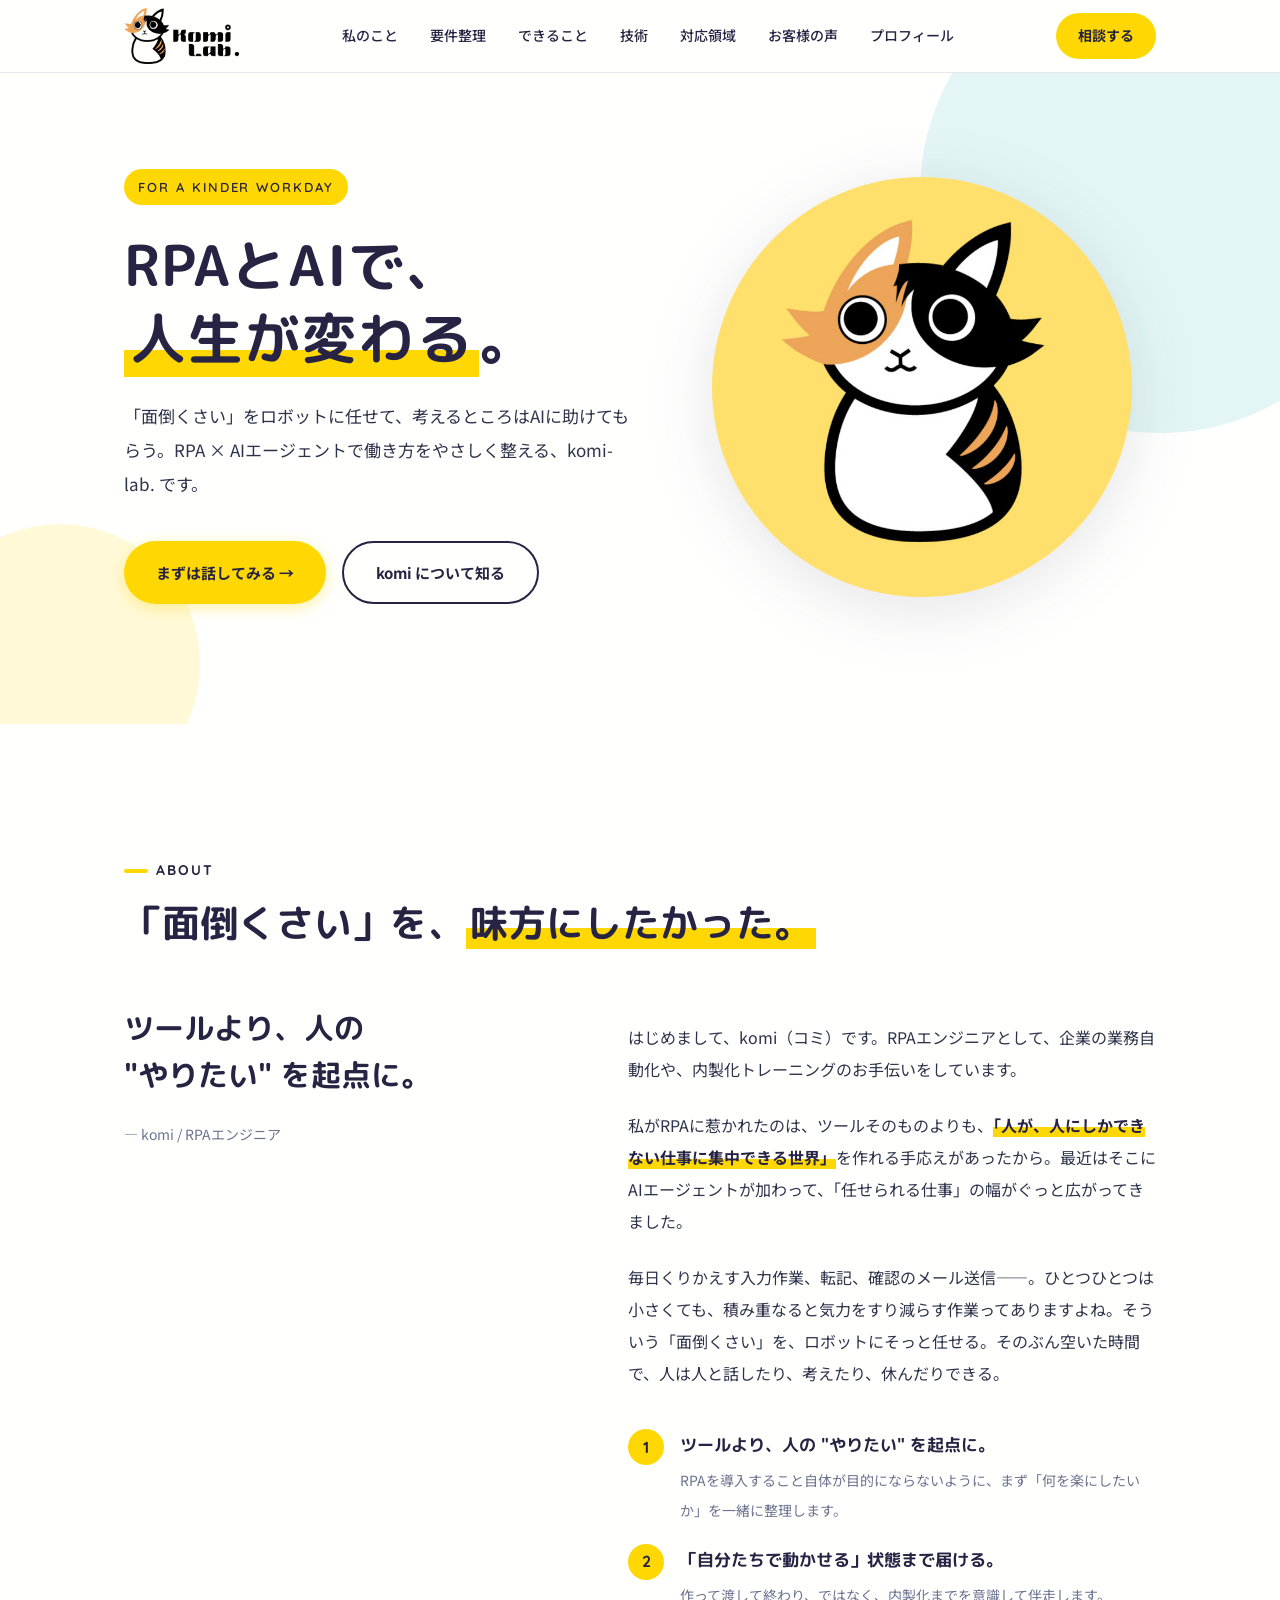
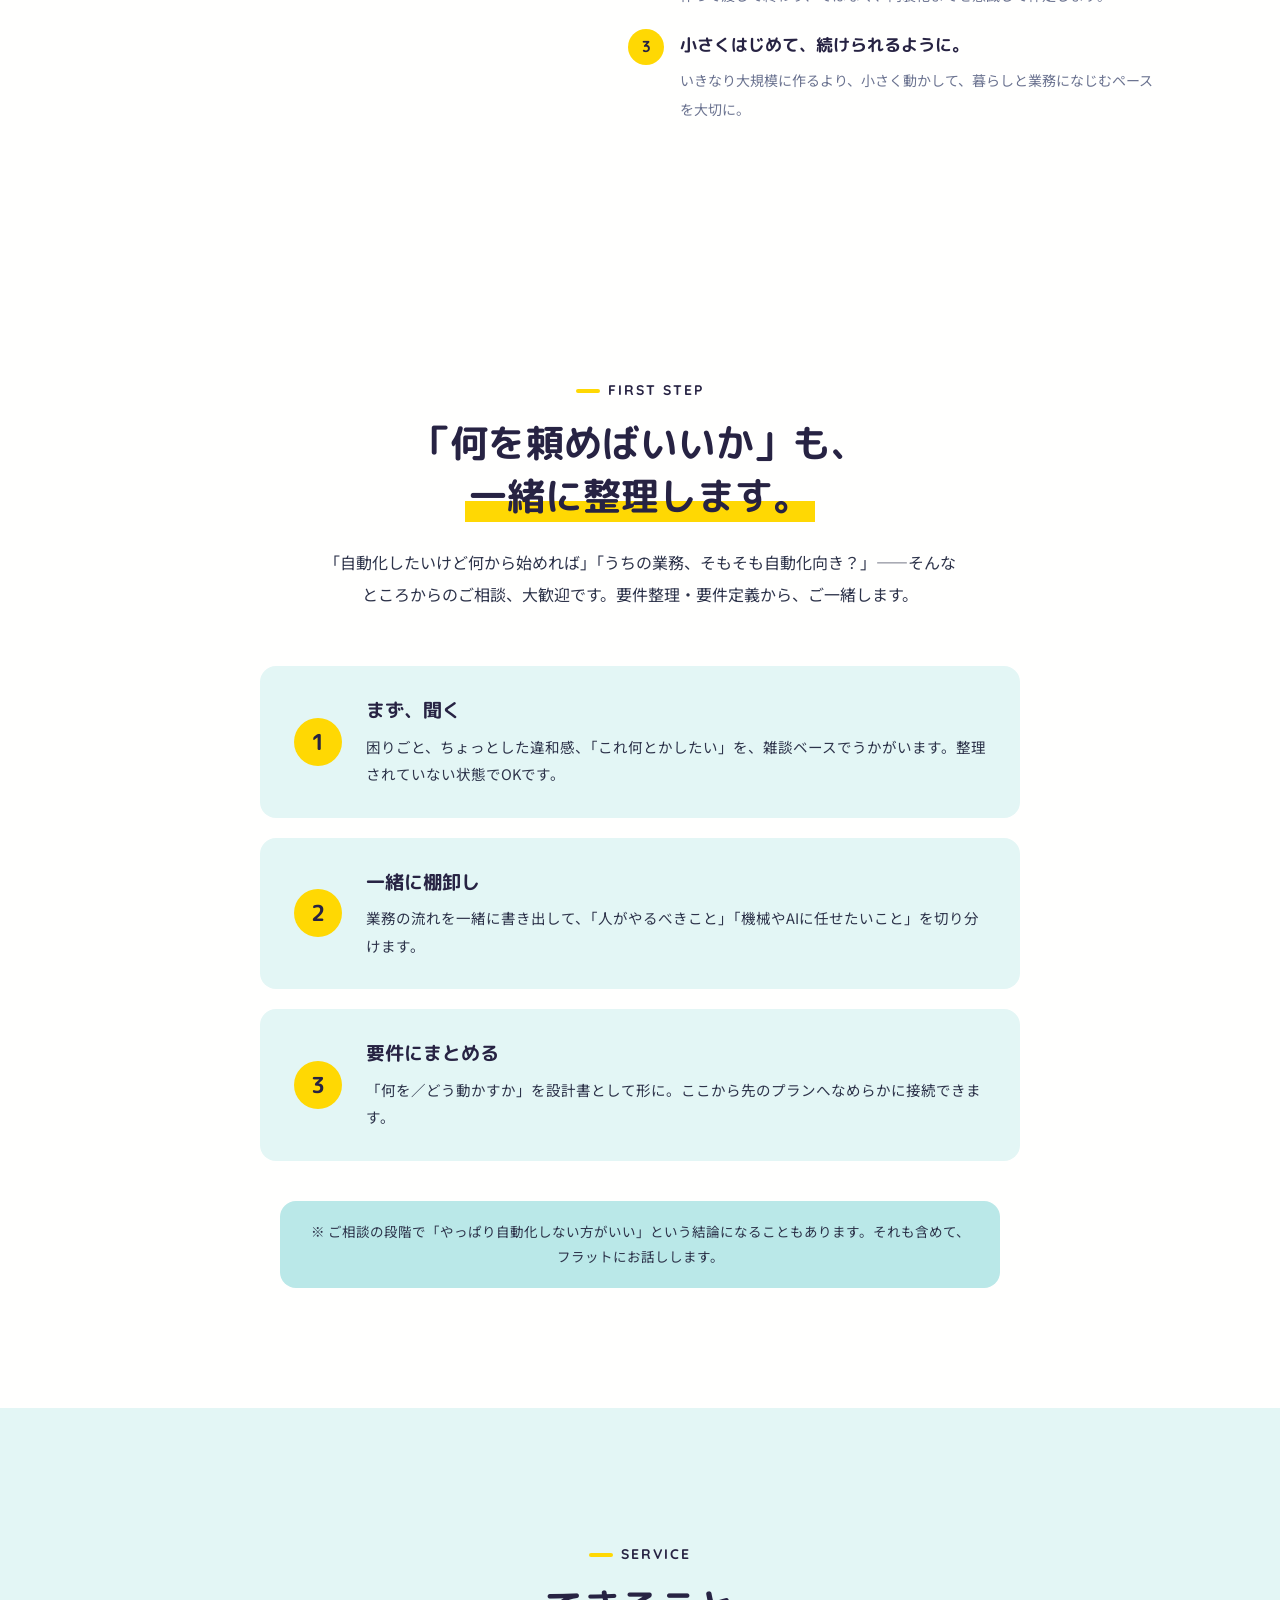
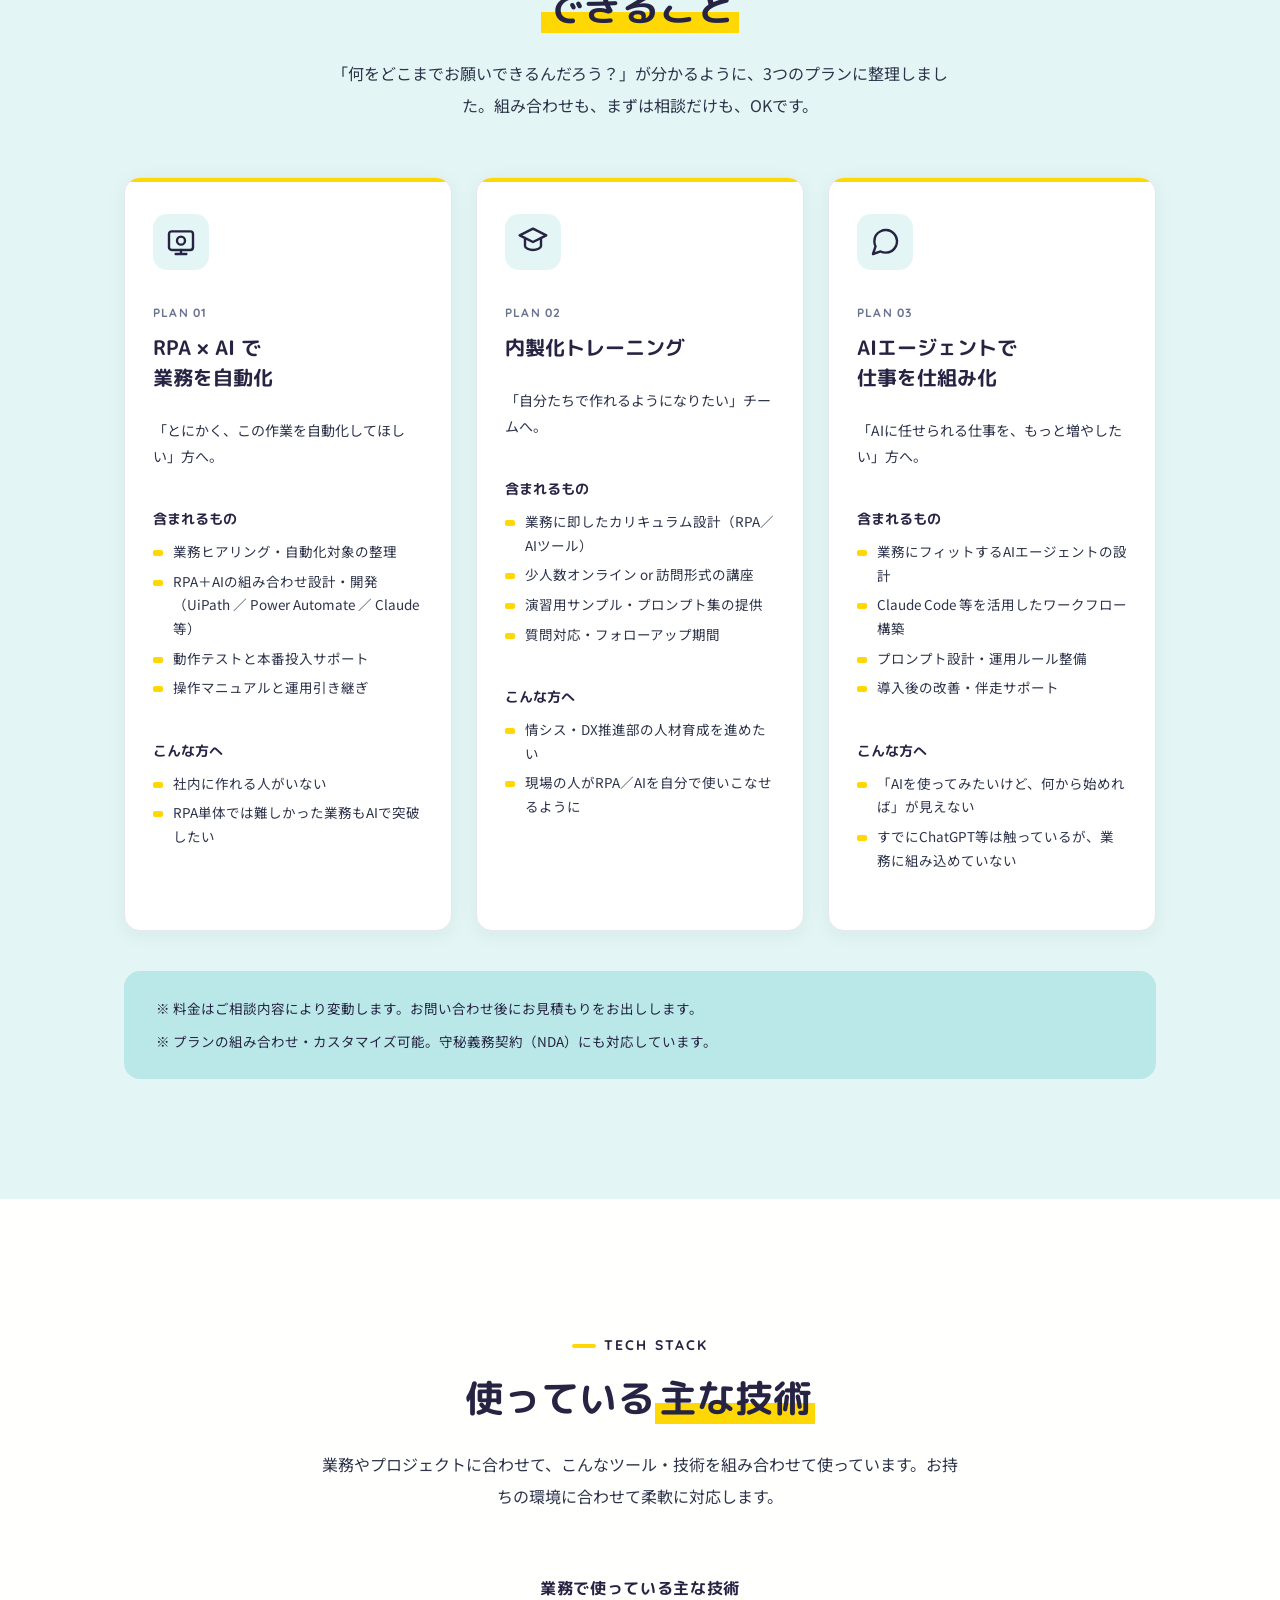
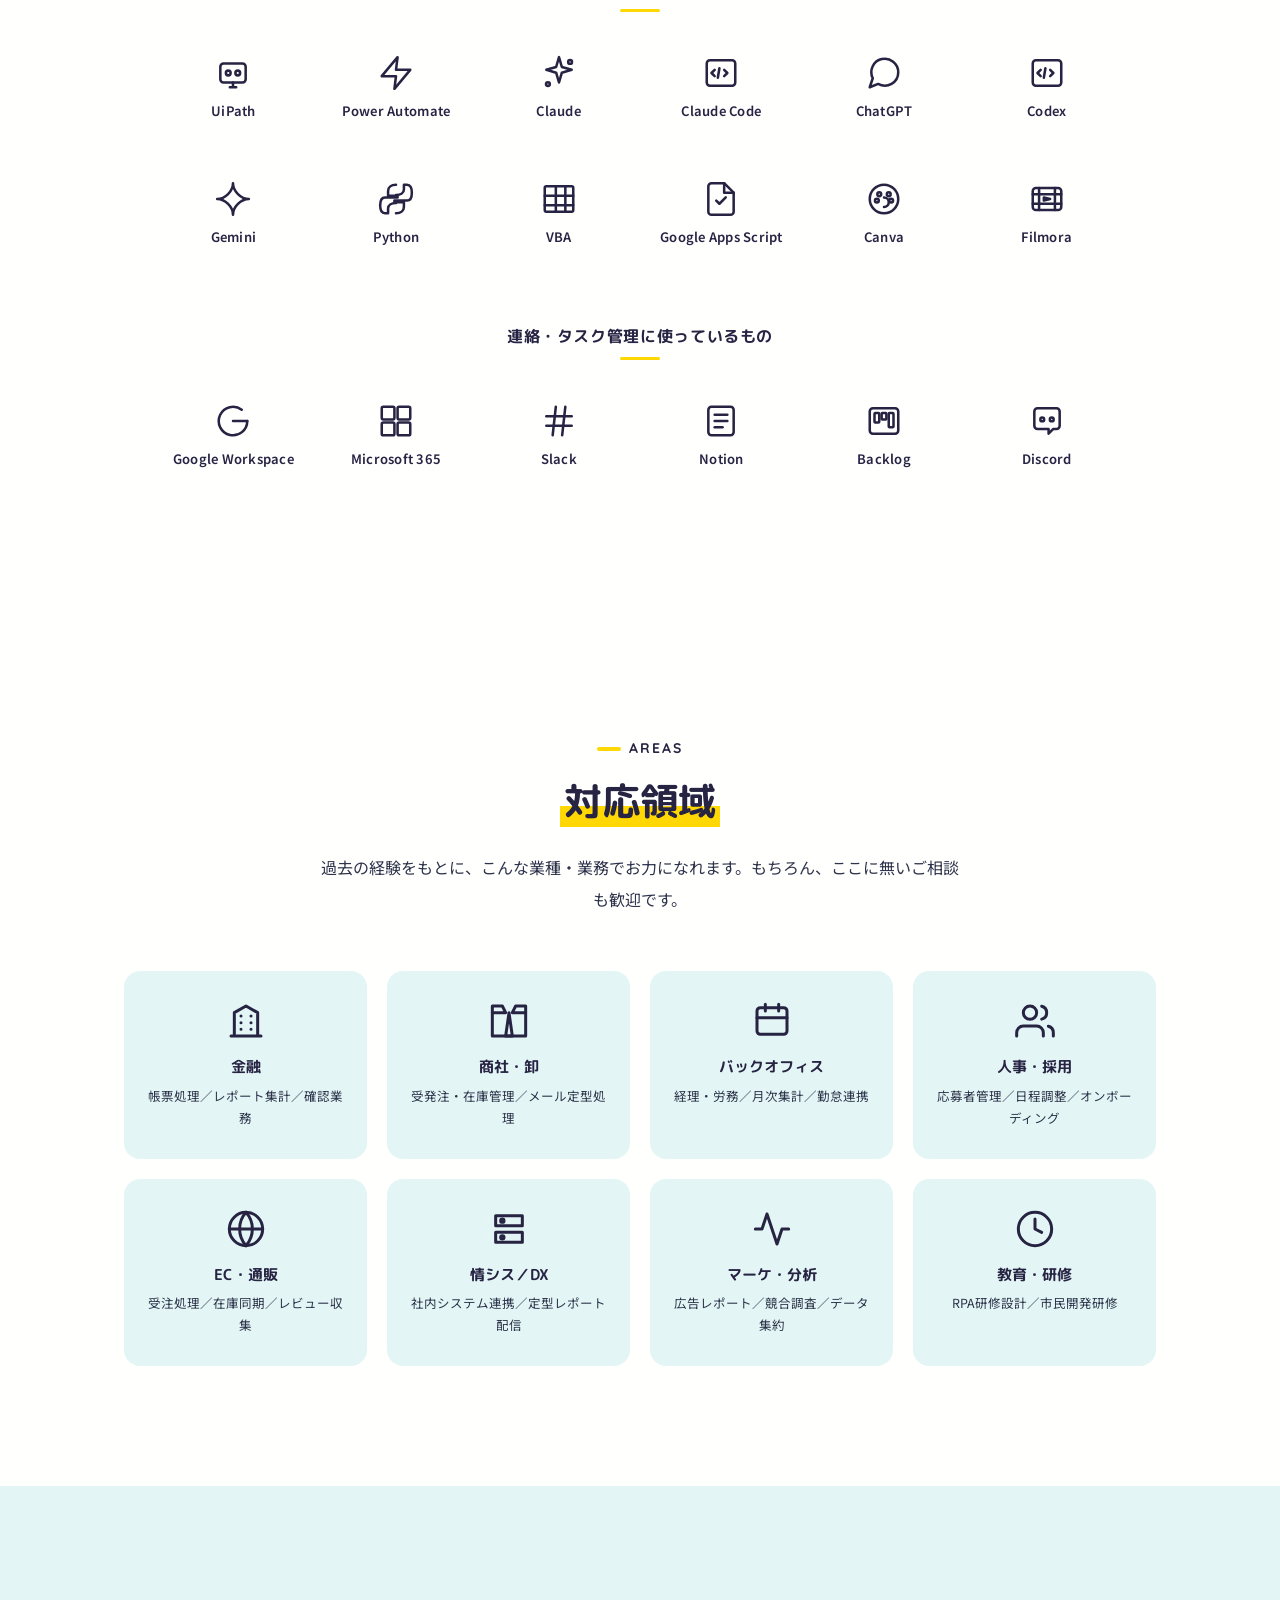
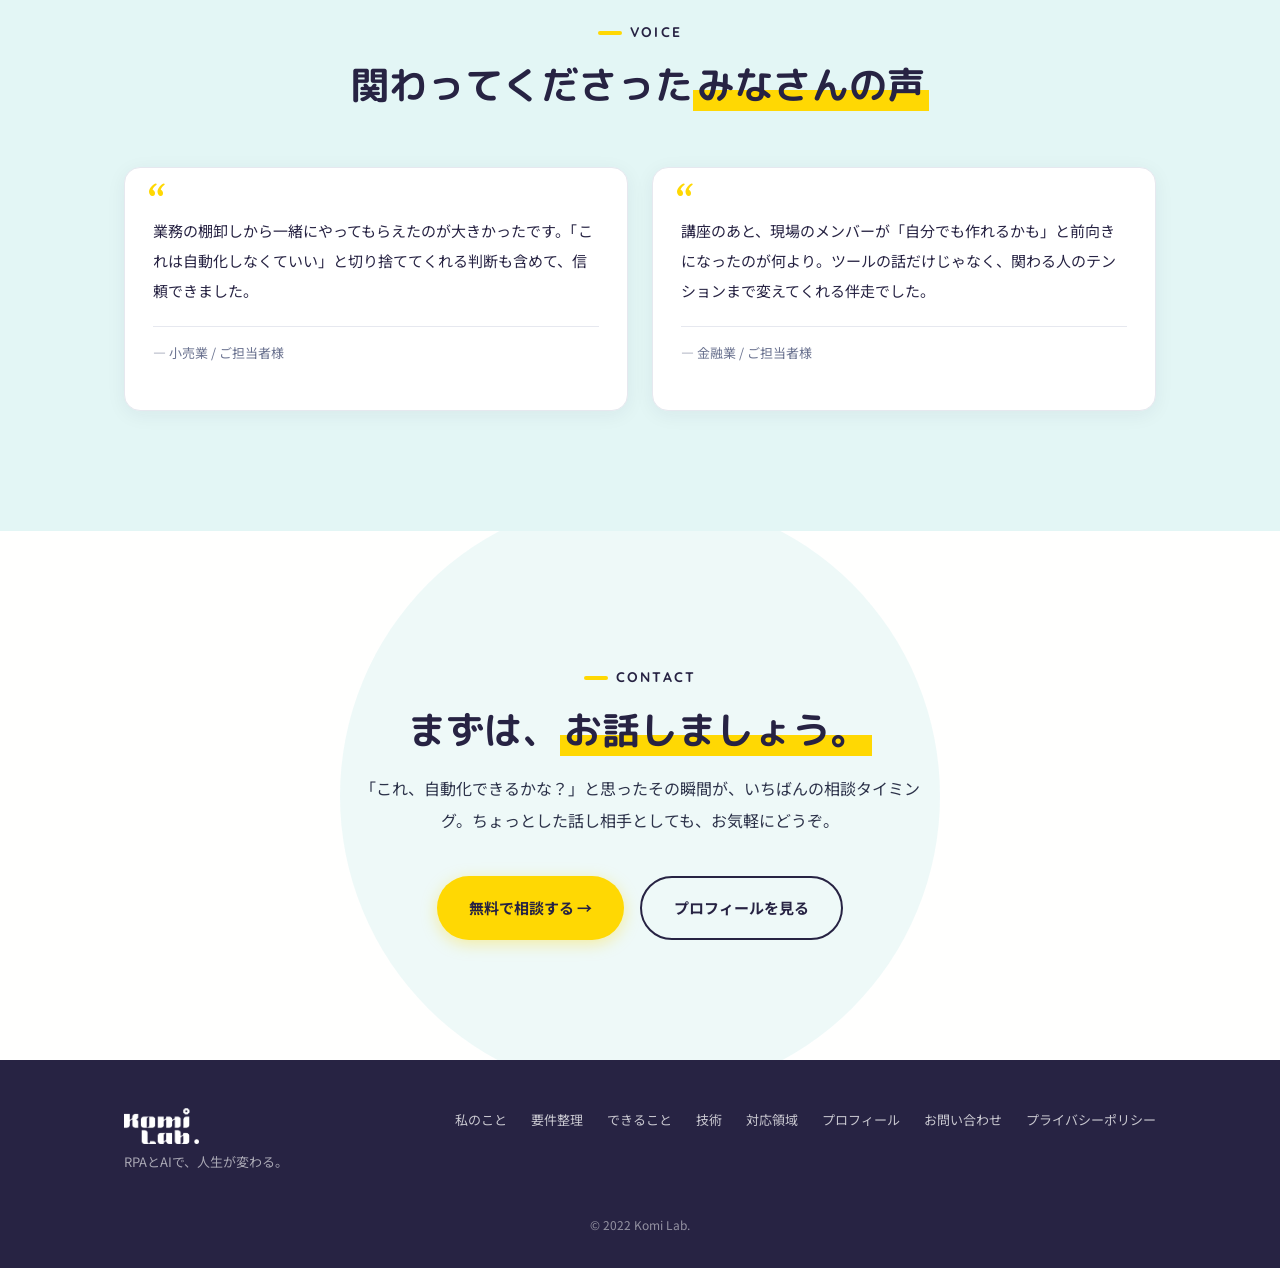
==== mock-v2/index.html @ 12ea3ac8 "komi-lab.com リニューアル v2 モック初回コミット - mock-v2/: 黄色×ネイビーをキーカラーにした静的モック一式   - index.html: トップ（Hero / Abou" ====
<!DOCTYPE html>
<html lang="ja">
<head>
<meta charset="UTF-8">
<meta name="viewport" content="width=device-width, initial-scale=1.0">
<title>Komi Lab. — RPAで、人生が変わる。</title>
<meta name="description" content="RPAで業務を自動化し、人にしかできない仕事に集中できる毎日を。Komi Lab.（コミラボ）は、開発代行・内製化トレーニング・市民開発者の伴走支援を提供しています。">
<link rel="preconnect" href="https://fonts.googleapis.com">
<link rel="preconnect" href="https://fonts.gstatic.com" crossorigin>
<link href="https://fonts.googleapis.com/css2?family=Noto+Sans+JP:wght@400;500;700&family=M+PLUS+Rounded+1c:wght@500;700&family=Klee+One:wght@400;600&family=Quicksand:wght@500;600;700&display=swap" rel="stylesheet">
<link rel="stylesheet" href="assets/css/style.css?v=20260517k">
</head>
<body>

<header class="header">
  <div class="header__inner">
    <a href="#" class="header__logo header__logo--img" aria-label="Komi Lab.">
      <img src="../assets/img/KomiLab-logo透過.png" alt="Komi Lab.">
    </a>
    <nav class="header__nav" id="globalNav">
      <a href="#about">私のこと</a>
      <a href="#prep">要件整理</a>
      <a href="#service">できること</a>
      <a href="#tech">技術</a>
      <a href="#areas">対応領域</a>
      <a href="#voice">お客様の声</a>
      <a href="profile.html">プロフィール</a>
    </nav>
    <a href="#contact" class="header__cta">相談する</a>
    <button class="header__burger" id="burger" aria-label="メニューを開く">
      <span></span><span></span><span></span>
    </button>
  </div>
</header>

<section class="hero">
  <div class="hero__inner">
    <div class="hero__copy fade-in">
      <span class="hero__tag">FOR A KINDER WORKDAY</span>
      <h1 class="hero__title">RPAとAIで、<br><span class="hero__title-em">人生が変わる</span>。</h1>
      <p class="hero__lead">
        「面倒くさい」をロボットに任せて、考えるところはAIに助けてもらう。RPA × AIエージェントで働き方をやさしく整える、komi-lab. です。
      </p>
      <div class="hero__ctas">
        <a href="#contact" class="btn btn--primary">まずは話してみる →</a>
        <a href="#about" class="btn btn--ghost">komi について知る</a>
      </div>
    </div>
    <div class="hero__visual fade-in">
      <img class="hero__avatar hero__avatar--img" src="../assets/img/komi-cat.png" alt="Komi Lab. キャラクター" loading="eager">
      <!-- フォールバックSVG（画像が無い場合に表示） -->
      <svg class="hero__avatar hero__avatar--svg" viewBox="0 0 420 420" xmlns="http://www.w3.org/2000/svg" style="display:none;">
        <defs>
          <linearGradient id="bgGradV2" x1="0" y1="0" x2="1" y2="1">
            <stop offset="0%" stop-color="#e3f6f5"/>
            <stop offset="100%" stop-color="#bae8e8"/>
          </linearGradient>
        </defs>
        <circle cx="210" cy="210" r="200" fill="url(#bgGradV2)"/>
        <!-- 装飾ドット -->
        <circle cx="80" cy="120" r="6" fill="#ffd803"/>
        <circle cx="340" cy="100" r="5" fill="#272343" opacity="0.6"/>
        <circle cx="360" cy="300" r="5" fill="#ffd803"/>
        <circle cx="60" cy="310" r="4" fill="#272343" opacity="0.5"/>
        <!-- 髪 -->
        <path d="M 130 175 Q 130 110 210 105 Q 290 110 290 175 L 290 200 Q 290 185 270 180 L 150 180 Q 130 185 130 200 Z" fill="#272343"/>
        <!-- 顔 -->
        <ellipse cx="210" cy="200" rx="68" ry="78" fill="#fce3c2"/>
        <!-- 前髪 -->
        <path d="M 145 175 Q 175 145 210 150 Q 245 145 275 175 Q 270 165 250 160 Q 230 168 210 168 Q 190 168 170 160 Q 150 165 145 175 Z" fill="#272343"/>
        <!-- 目 -->
        <circle cx="188" cy="205" r="4" fill="#272343"/>
        <circle cx="232" cy="205" r="4" fill="#272343"/>
        <!-- ほっぺ -->
        <circle cx="175" cy="225" r="8" fill="#ffd803" opacity="0.55"/>
        <circle cx="245" cy="225" r="8" fill="#ffd803" opacity="0.55"/>
        <!-- 口 -->
        <path d="M 200 240 Q 210 248 220 240" stroke="#272343" stroke-width="2.5" fill="none" stroke-linecap="round"/>
        <!-- 体（黄色シャツ） -->
        <path d="M 130 320 Q 130 290 165 280 L 255 280 Q 290 290 290 320 L 290 360 L 130 360 Z" fill="#ffd803"/>
        <!-- 襟 -->
        <path d="M 195 280 L 210 300 L 225 280 Z" fill="#fce3c2"/>
        <!-- 歯車（左下） -->
        <g transform="translate(80, 260)" opacity="0.85">
          <circle r="22" fill="none" stroke="#272343" stroke-width="2.5"/>
          <circle r="6" fill="#272343"/>
          <g stroke="#272343" stroke-width="2.5" stroke-linecap="round">
            <line x1="0" y1="-22" x2="0" y2="-30"/>
            <line x1="0" y1="22" x2="0" y2="30"/>
            <line x1="-22" y1="0" x2="-30" y2="0"/>
            <line x1="22" y1="0" x2="30" y2="0"/>
          </g>
        </g>
        <!-- 小さい黄色ドット -->
        <g transform="translate(345, 220)" opacity="0.9">
          <circle r="14" fill="#ffd803"/>
          <circle r="4" fill="#272343"/>
        </g>
      </svg>
    </div>
  </div>
</section>

<section class="section" id="about">
  <div class="container">
    <p class="section__label fade-in">About</p>
    <h2 class="section__title fade-in">
      「面倒くさい」を、<span class="section__title-accent">味方にしたかった。</span>
    </h2>
    <div class="about__grid">
      <div class="about__heading-wrap fade-in">
        <p class="about__heading">
          ツールより、人の<br>"やりたい" を起点に。
        </p>
        <p style="color: var(--text-sub); font-size: 14px;">— komi / RPAエンジニア</p>
      </div>
      <div class="about__body fade-in">
        <p class="about__lead">
          はじめまして、komi（コミ）です。RPAエンジニアとして、企業の業務自動化や、内製化トレーニングのお手伝いをしています。
        </p>
        <p class="about__lead">
          私がRPAに惹かれたのは、ツールそのものよりも、<strong>「人が、人にしかできない仕事に集中できる世界」</strong>を作れる手応えがあったから。最近はそこにAIエージェントが加わって、「任せられる仕事」の幅がぐっと広がってきました。
        </p>
        <p class="about__lead">
          毎日くりかえす入力作業、転記、確認のメール送信——。ひとつひとつは小さくても、積み重なると気力をすり減らす作業ってありますよね。そういう「面倒くさい」を、ロボットにそっと任せる。そのぶん空いた時間で、人は人と話したり、考えたり、休んだりできる。
        </p>

        <ul class="about__values">
          <li>
            <span class="about__values-num">1</span>
            <div class="about__values-text">
              <strong>ツールより、人の "やりたい" を起点に。</strong>
              <span>RPAを導入すること自体が目的にならないように、まず「何を楽にしたいか」を一緒に整理します。</span>
            </div>
          </li>
          <li>
            <span class="about__values-num">2</span>
            <div class="about__values-text">
              <strong>「自分たちで動かせる」状態まで届ける。</strong>
              <span>作って渡して終わり、ではなく、内製化までを意識して伴走します。</span>
            </div>
          </li>
          <li>
            <span class="about__values-num">3</span>
            <div class="about__values-text">
              <strong>小さくはじめて、続けられるように。</strong>
              <span>いきなり大規模に作るより、小さく動かして、暮らしと業務になじむペースを大切に。</span>
            </div>
          </li>
        </ul>
      </div>
    </div>
  </div>
</section>

<!-- ====== Prep / 要件整理 ====== -->
<section class="section prep" id="prep">
  <div class="container">
    <p class="section__label fade-in" style="text-align:center; justify-content:center; display:flex;">First Step</p>
    <h2 class="section__title section__title--center fade-in">
      「何を頼めばいいか」も、<br><span class="section__title-accent">一緒に整理します。</span>
    </h2>
    <p class="service__lead fade-in">
      「自動化したいけど何から始めれば」「うちの業務、そもそも自動化向き？」——そんなところからのご相談、大歓迎です。要件整理・要件定義から、ご一緒します。
    </p>

    <ul class="prep-steps">
      <li class="prep-step fade-in">
        <div class="prep-step__badge">1</div>
        <div class="prep-step__body">
          <h3 class="prep-step__title">まず、聞く</h3>
          <p class="prep-step__desc">困りごと、ちょっとした違和感、「これ何とかしたい」を、雑談ベースでうかがいます。整理されていない状態でOKです。</p>
        </div>
      </li>
      <li class="prep-step fade-in">
        <div class="prep-step__badge">2</div>
        <div class="prep-step__body">
          <h3 class="prep-step__title">一緒に棚卸し</h3>
          <p class="prep-step__desc">業務の流れを一緒に書き出して、「人がやるべきこと」「機械やAIに任せたいこと」を切り分けます。</p>
        </div>
      </li>
      <li class="prep-step fade-in">
        <div class="prep-step__badge">3</div>
        <div class="prep-step__body">
          <h3 class="prep-step__title">要件にまとめる</h3>
          <p class="prep-step__desc">「何を／どう動かすか」を設計書として形に。ここから先のプランへなめらかに接続できます。</p>
        </div>
      </li>
    </ul>

    <p class="prep__note fade-in">
      ※ ご相談の段階で「やっぱり自動化しない方がいい」という結論になることもあります。それも含めて、フラットにお話しします。
    </p>
  </div>
</section>

<section class="section section--soft" id="service">
  <div class="container">
    <p class="section__label fade-in" style="text-align:center; justify-content:center; display:flex;">Service</p>
    <h2 class="section__title section__title--center fade-in">
      <span class="section__title-accent">できること</span>
    </h2>
    <p class="service__lead fade-in">
      「何をどこまでお願いできるんだろう？」が分かるように、3つのプランに整理しました。組み合わせも、まずは相談だけも、OKです。
    </p>

    <div class="service__cards">
      <div class="service-card fade-in">
        <svg class="service-card__icon" viewBox="0 0 24 24" fill="none" stroke="currentColor" stroke-width="1.8" stroke-linecap="round" stroke-linejoin="round">
          <rect x="3" y="4" width="18" height="14" rx="2"/>
          <path d="M8 21h8M12 18v3"/>
          <circle cx="12" cy="11" r="3"/>
        </svg>
        <p class="service-card__label">PLAN 01</p>
        <h3 class="service-card__title">RPA × AI で<br>業務を自動化</h3>
        <p class="service-card__catch">「とにかく、この作業を自動化してほしい」方へ。</p>
        <p class="service-card__list-title">含まれるもの</p>
        <ul class="service-card__list">
          <li>業務ヒアリング・自動化対象の整理</li>
          <li>RPA＋AIの組み合わせ設計・開発（UiPath ／ Power Automate ／ Claude 等）</li>
          <li>動作テストと本番投入サポート</li>
          <li>操作マニュアルと運用引き継ぎ</li>
        </ul>
        <p class="service-card__list-title">こんな方へ</p>
        <ul class="service-card__list">
          <li>社内に作れる人がいない</li>
          <li>RPA単体では難しかった業務もAIで突破したい</li>
        </ul>
      </div>

      <div class="service-card fade-in">
        <svg class="service-card__icon" viewBox="0 0 24 24" fill="none" stroke="currentColor" stroke-width="1.8" stroke-linecap="round" stroke-linejoin="round">
          <path d="M2 7l10-5 10 5-10 5L2 7z"/>
          <path d="M6 9v6c0 1.5 3 3 6 3s6-1.5 6-3V9"/>
        </svg>
        <p class="service-card__label">PLAN 02</p>
        <h3 class="service-card__title">内製化トレーニング</h3>
        <p class="service-card__catch">「自分たちで作れるようになりたい」チームへ。</p>
        <p class="service-card__list-title">含まれるもの</p>
        <ul class="service-card__list">
          <li>業務に即したカリキュラム設計（RPA／AIツール）</li>
          <li>少人数オンライン or 訪問形式の講座</li>
          <li>演習用サンプル・プロンプト集の提供</li>
          <li>質問対応・フォローアップ期間</li>
        </ul>
        <p class="service-card__list-title">こんな方へ</p>
        <ul class="service-card__list">
          <li>情シス・DX推進部の人材育成を進めたい</li>
          <li>現場の人がRPA／AIを自分で使いこなせるように</li>
        </ul>
      </div>

      <div class="service-card fade-in">
        <svg class="service-card__icon" viewBox="0 0 24 24" fill="none" stroke="currentColor" stroke-width="1.8" stroke-linecap="round" stroke-linejoin="round">
          <path d="M21 11.5a8.38 8.38 0 0 1-.9 3.8 8.5 8.5 0 0 1-7.6 4.7 8.38 8.38 0 0 1-3.8-.9L3 21l1.9-5.7a8.38 8.38 0 0 1-.9-3.8 8.5 8.5 0 0 1 4.7-7.6 8.38 8.38 0 0 1 3.8-.9h.5a8.48 8.48 0 0 1 8 8v.5z"/>
        </svg>
        <p class="service-card__label">PLAN 03</p>
        <h3 class="service-card__title">AIエージェントで<br>仕事を仕組み化</h3>
        <p class="service-card__catch">「AIに任せられる仕事を、もっと増やしたい」方へ。</p>
        <p class="service-card__list-title">含まれるもの</p>
        <ul class="service-card__list">
          <li>業務にフィットするAIエージェントの設計</li>
          <li>Claude Code 等を活用したワークフロー構築</li>
          <li>プロンプト設計・運用ルール整備</li>
          <li>導入後の改善・伴走サポート</li>
        </ul>
        <p class="service-card__list-title">こんな方へ</p>
        <ul class="service-card__list">
          <li>「AIを使ってみたいけど、何から始めれば」が見えない</li>
          <li>すでにChatGPT等は触っているが、業務に組み込めていない</li>
        </ul>
      </div>
    </div>

    <div class="service__note fade-in">
      <p style="margin:0 0 6px;">※ 料金はご相談内容により変動します。お問い合わせ後にお見積もりをお出しします。</p>
      <p style="margin:0;">※ プランの組み合わせ・カスタマイズ可能。守秘義務契約（NDA）にも対応しています。</p>
    </div>
  </div>
</section>

<!-- ====== Tech Stack ====== -->
<section class="section" id="tech">
  <div class="container">
    <p class="section__label fade-in" style="text-align:center; justify-content:center; display:flex;">Tech Stack</p>
    <h2 class="section__title section__title--center fade-in">
      使っている<span class="section__title-accent">主な技術</span>
    </h2>
    <p class="service__lead fade-in">
      業務やプロジェクトに合わせて、こんなツール・技術を組み合わせて使っています。お持ちの環境に合わせて柔軟に対応します。
    </p>

    <div class="logo-wall-group">
      <h3 class="logo-wall-group__title">業務で使っている主な技術</h3>
      <div class="logo-wall fade-in">
      <div class="logo-wall__item">
        <svg class="logo-wall__icon" viewBox="0 0 24 24" fill="none" stroke="currentColor" stroke-width="1.6" stroke-linecap="round" stroke-linejoin="round"><rect x="4" y="6" width="16" height="12" rx="2"/><circle cx="9" cy="12" r="1.5"/><circle cx="15" cy="12" r="1.5"/><path d="M12 18v3M10 21h4"/></svg>
        <span class="logo-wall__name">UiPath</span>
      </div>
      <div class="logo-wall__item">
        <svg class="logo-wall__icon" viewBox="0 0 24 24" fill="none" stroke="currentColor" stroke-width="1.6" stroke-linecap="round" stroke-linejoin="round"><polygon points="13 2 3 14 12 14 11 22 21 10 12 10 13 2"/></svg>
        <span class="logo-wall__name">Power Automate</span>
      </div>
      <div class="logo-wall__item">
        <svg class="logo-wall__icon" viewBox="0 0 24 24" fill="none" stroke="currentColor" stroke-width="1.6" stroke-linecap="round" stroke-linejoin="round"><path d="M12 2l1.8 6.2L20 10l-6.2 1.8L12 18l-1.8-6.2L4 10l6.2-1.8z"/><circle cx="19" cy="5" r="1.2"/><circle cx="5" cy="19" r="1.2"/></svg>
        <span class="logo-wall__name">Claude</span>
      </div>
      <div class="logo-wall__item">
        <svg class="logo-wall__icon" viewBox="0 0 24 24" fill="none" stroke="currentColor" stroke-width="1.6" stroke-linecap="round" stroke-linejoin="round"><rect x="3" y="4" width="18" height="16" rx="2"/><polyline points="8 10 6 12 8 14"/><polyline points="14 10 16 12 14 14"/><line x1="11" y1="9" x2="10" y2="15"/></svg>
        <span class="logo-wall__name">Claude Code</span>
      </div>
      <div class="logo-wall__item">
        <svg class="logo-wall__icon" viewBox="0 0 24 24" fill="none" stroke="currentColor" stroke-width="1.6" stroke-linecap="round" stroke-linejoin="round"><path d="M21 11.5a8.5 8.5 0 0 1-12.7 7.4L3 21l1.9-5.7A8.5 8.5 0 1 1 21 11.5z"/></svg>
        <span class="logo-wall__name">ChatGPT</span>
      </div>
      <div class="logo-wall__item">
        <svg class="logo-wall__icon" viewBox="0 0 24 24" fill="none" stroke="currentColor" stroke-width="1.6" stroke-linecap="round" stroke-linejoin="round"><rect x="3" y="4" width="18" height="16" rx="2"/><polyline points="8 10 6 12 8 14"/><polyline points="14 10 16 12 14 14"/><line x1="11" y1="9" x2="10" y2="15"/></svg>
        <span class="logo-wall__name">Codex</span>
      </div>
      <div class="logo-wall__item">
        <svg class="logo-wall__icon" viewBox="0 0 24 24" fill="none" stroke="currentColor" stroke-width="1.6" stroke-linecap="round" stroke-linejoin="round"><path d="M12 2c0 5 5 10 10 10-5 0-10 5-10 10 0-5-5-10-10-10 5 0 10-5 10-10z"/></svg>
        <span class="logo-wall__name">Gemini</span>
      </div>
      <div class="logo-wall__item">
        <svg class="logo-wall__icon" viewBox="0 0 24 24" fill="none" stroke="currentColor" stroke-width="1.6" stroke-linecap="round" stroke-linejoin="round"><path d="M12 3c-3 0-5 1.5-5 4v3h6v1H5c-2 0-3 2-3 5s1 5 3 5h2v-3c0-2 2-3.5 5-3.5"/><path d="M12 21c3 0 5-1.5 5-4v-3h-6v-1h8c2 0 3-2 3-5s-1-5-3-5h-2v3c0 2-2 3.5-5 3.5"/></svg>
        <span class="logo-wall__name">Python</span>
      </div>
<div class="logo-wall__item">
        <svg class="logo-wall__icon" viewBox="0 0 24 24" fill="none" stroke="currentColor" stroke-width="1.6" stroke-linecap="round" stroke-linejoin="round"><rect x="3" y="4" width="18" height="16" rx="1"/><path d="M3 10h18M3 16h18M10 4v16M16 4v16"/></svg>
        <span class="logo-wall__name">VBA</span>
      </div>
      <div class="logo-wall__item">
        <svg class="logo-wall__icon" viewBox="0 0 24 24" fill="none" stroke="currentColor" stroke-width="1.6" stroke-linecap="round" stroke-linejoin="round"><path d="M14 2H6a2 2 0 0 0-2 2v16a2 2 0 0 0 2 2h12a2 2 0 0 0 2-2V8z"/><polyline points="14 2 14 8 20 8"/><polyline points="9 13 11 15 15 11"/></svg>
        <span class="logo-wall__name">Google Apps Script</span>
      </div>
      <div class="logo-wall__item">
        <svg class="logo-wall__icon" viewBox="0 0 24 24" fill="none" stroke="currentColor" stroke-width="1.6" stroke-linecap="round" stroke-linejoin="round"><circle cx="12" cy="12" r="9"/><circle cx="9" cy="9" r="1.2"/><circle cx="15" cy="9" r="1.2"/><circle cx="16.5" cy="13" r="1.2"/><circle cx="7.5" cy="13" r="1.2"/><path d="M12 17a3 3 0 0 0 0-6"/></svg>
        <span class="logo-wall__name">Canva</span>
      </div>
      <div class="logo-wall__item">
        <svg class="logo-wall__icon" viewBox="0 0 24 24" fill="none" stroke="currentColor" stroke-width="1.6" stroke-linecap="round" stroke-linejoin="round"><rect x="3" y="5" width="18" height="14" rx="2"/><path d="M3 9h18M3 15h18M7 5v14M17 5v14"/><polygon points="10 11 14 12 10 13" fill="currentColor"/></svg>
        <span class="logo-wall__name">Filmora</span>
      </div>
      </div>
    </div>

    <div class="logo-wall-group">
      <h3 class="logo-wall-group__title">連絡・タスク管理に使っているもの</h3>
      <div class="logo-wall fade-in">
      <div class="logo-wall__item">
        <svg class="logo-wall__icon" viewBox="0 0 24 24" fill="none" stroke="currentColor" stroke-width="1.6" stroke-linecap="round" stroke-linejoin="round"><path d="M21 12a9 9 0 1 1-3.5-7.1"/><path d="M12 12h9"/></svg>
        <span class="logo-wall__name">Google Workspace</span>
      </div>
      <div class="logo-wall__item">
        <svg class="logo-wall__icon" viewBox="0 0 24 24" fill="none" stroke="currentColor" stroke-width="1.6" stroke-linecap="round" stroke-linejoin="round"><rect x="3" y="3" width="8" height="8" rx="1"/><rect x="13" y="3" width="8" height="8" rx="1"/><rect x="3" y="13" width="8" height="8" rx="1"/><rect x="13" y="13" width="8" height="8" rx="1"/></svg>
        <span class="logo-wall__name">Microsoft 365</span>
      </div>
      <div class="logo-wall__item">
        <svg class="logo-wall__icon" viewBox="0 0 24 24" fill="none" stroke="currentColor" stroke-width="1.6" stroke-linecap="round" stroke-linejoin="round"><line x1="4" y1="9" x2="20" y2="9"/><line x1="4" y1="15" x2="20" y2="15"/><line x1="10" y1="3" x2="8" y2="21"/><line x1="16" y1="3" x2="14" y2="21"/></svg>
        <span class="logo-wall__name">Slack</span>
      </div>
      <div class="logo-wall__item">
        <svg class="logo-wall__icon" viewBox="0 0 24 24" fill="none" stroke="currentColor" stroke-width="1.6" stroke-linecap="round" stroke-linejoin="round"><rect x="4" y="3" width="16" height="18" rx="2"/><line x1="8" y1="8" x2="16" y2="8"/><line x1="8" y1="12" x2="16" y2="12"/><line x1="8" y1="16" x2="13" y2="16"/></svg>
        <span class="logo-wall__name">Notion</span>
      </div>
      <div class="logo-wall__item">
        <svg class="logo-wall__icon" viewBox="0 0 24 24" fill="none" stroke="currentColor" stroke-width="1.6" stroke-linecap="round" stroke-linejoin="round"><rect x="3" y="4" width="18" height="16" rx="2"/><rect x="6" y="7" width="3" height="6" rx="0.5"/><rect x="10.5" y="7" width="3" height="4" rx="0.5"/><rect x="15" y="7" width="3" height="9" rx="0.5"/></svg>
        <span class="logo-wall__name">Backlog</span>
      </div>
      <div class="logo-wall__item">
        <svg class="logo-wall__icon" viewBox="0 0 24 24" fill="none" stroke="currentColor" stroke-width="1.6" stroke-linecap="round" stroke-linejoin="round"><path d="M4 6c0-1.1.9-2 2-2h12a2 2 0 0 1 2 2v9a2 2 0 0 1-2 2h-2l-3 3v-3H6a2 2 0 0 1-2-2z"/><circle cx="9" cy="11" r="1.2"/><circle cx="15" cy="11" r="1.2"/></svg>
        <span class="logo-wall__name">Discord</span>
      </div>
      </div>
    </div>
  </div>
</section>

<section class="section" id="areas">
  <div class="container">
    <p class="section__label fade-in" style="text-align:center; justify-content:center; display:flex;">Areas</p>
    <h2 class="section__title section__title--center fade-in">
      <span class="section__title-accent">対応領域</span>
    </h2>
    <p class="service__lead fade-in">
      過去の経験をもとに、こんな業種・業務でお力になれます。もちろん、ここに無いご相談も歓迎です。
    </p>

    <div class="areas__grid">
      <div class="area-item fade-in">
        <svg class="area-item__icon" viewBox="0 0 24 24" fill="none" stroke="currentColor" stroke-width="1.8" stroke-linecap="round" stroke-linejoin="round"><path d="M3 21h18M5 21V7l7-4 7 4v14M9 9h.01M15 9h.01M9 13h.01M15 13h.01M9 17h.01M15 17h.01"/></svg>
        <div class="area-item__name">金融</div>
        <div class="area-item__desc">帳票処理／レポート集計／確認業務</div>
      </div>
      <div class="area-item fade-in">
        <svg class="area-item__icon" viewBox="0 0 24 24" fill="none" stroke="currentColor" stroke-width="1.8" stroke-linecap="round" stroke-linejoin="round"><path d="M2 3h6l2 4H2zM22 3h-6l-2 4h8zM12 7l-2 14h4l-2-14z"/><path d="M2 7v14h20V7"/></svg>
        <div class="area-item__name">商社・卸</div>
        <div class="area-item__desc">受発注・在庫管理／メール定型処理</div>
      </div>
      <div class="area-item fade-in">
        <svg class="area-item__icon" viewBox="0 0 24 24" fill="none" stroke="currentColor" stroke-width="1.8" stroke-linecap="round" stroke-linejoin="round"><rect x="3" y="4" width="18" height="16" rx="2"/><path d="M16 2v4M8 2v4M3 10h18"/></svg>
        <div class="area-item__name">バックオフィス</div>
        <div class="area-item__desc">経理・労務／月次集計／勤怠連携</div>
      </div>
      <div class="area-item fade-in">
        <svg class="area-item__icon" viewBox="0 0 24 24" fill="none" stroke="currentColor" stroke-width="1.8" stroke-linecap="round" stroke-linejoin="round"><path d="M17 21v-2a4 4 0 0 0-4-4H5a4 4 0 0 0-4 4v2"/><circle cx="9" cy="7" r="4"/><path d="M23 21v-2a4 4 0 0 0-3-3.87M16 3.13a4 4 0 0 1 0 7.75"/></svg>
        <div class="area-item__name">人事・採用</div>
        <div class="area-item__desc">応募者管理／日程調整／オンボーディング</div>
      </div>
      <div class="area-item fade-in">
        <svg class="area-item__icon" viewBox="0 0 24 24" fill="none" stroke="currentColor" stroke-width="1.8" stroke-linecap="round" stroke-linejoin="round"><circle cx="12" cy="12" r="10"/><path d="M2 12h20M12 2a15 15 0 0 1 0 20M12 2a15 15 0 0 0 0 20"/></svg>
        <div class="area-item__name">EC・通販</div>
        <div class="area-item__desc">受注処理／在庫同期／レビュー収集</div>
      </div>
      <div class="area-item fade-in">
        <svg class="area-item__icon" viewBox="0 0 24 24" fill="none" stroke="currentColor" stroke-width="1.8" stroke-linecap="round" stroke-linejoin="round"><path d="M4 4h16v6H4zM4 14h16v6H4z"/><circle cx="8" cy="7" r="1"/><circle cx="8" cy="17" r="1"/></svg>
        <div class="area-item__name">情シス／DX</div>
        <div class="area-item__desc">社内システム連携／定型レポート配信</div>
      </div>
      <div class="area-item fade-in">
        <svg class="area-item__icon" viewBox="0 0 24 24" fill="none" stroke="currentColor" stroke-width="1.8" stroke-linecap="round" stroke-linejoin="round"><path d="M22 12h-4l-3 9L9 3l-3 9H2"/></svg>
        <div class="area-item__name">マーケ・分析</div>
        <div class="area-item__desc">広告レポート／競合調査／データ集約</div>
      </div>
      <div class="area-item fade-in">
        <svg class="area-item__icon" viewBox="0 0 24 24" fill="none" stroke="currentColor" stroke-width="1.8" stroke-linecap="round" stroke-linejoin="round"><circle cx="12" cy="12" r="10"/><path d="M12 6v6l4 2"/></svg>
        <div class="area-item__name">教育・研修</div>
        <div class="area-item__desc">RPA研修設計／市民開発研修</div>
      </div>
    </div>
  </div>
</section>

<section class="section section--soft" id="voice">
  <div class="container">
    <p class="section__label fade-in" style="text-align:center; justify-content:center; display:flex;">Voice</p>
    <h2 class="section__title section__title--center fade-in">
      関わってくださった<span class="section__title-accent">みなさんの声</span>
    </h2>

    <div class="voice__list">
      <div class="voice-card fade-in">
        <p class="voice-card__text">
          業務の棚卸しから一緒にやってもらえたのが大きかったです。「これは自動化しなくていい」と切り捨ててくれる判断も含めて、信頼できました。
        </p>
        <p class="voice-card__from">— 小売業 / ご担当者様</p>
      </div>
      <div class="voice-card fade-in">
        <p class="voice-card__text">
          講座のあと、現場のメンバーが「自分でも作れるかも」と前向きになったのが何より。ツールの話だけじゃなく、関わる人のテンションまで変えてくれる伴走でした。
        </p>
        <p class="voice-card__from">— 金融業 / ご担当者様</p>
      </div>
    </div>
  </div>
</section>

<section class="section contact" id="contact">
  <div class="container">
    <p class="section__label fade-in" style="text-align:center; justify-content:center; display:flex;">Contact</p>
    <h2 class="contact__title fade-in">
      まずは、<span class="section__title-accent">お話しましょう。</span>
    </h2>
    <p class="contact__lead fade-in">
      「これ、自動化できるかな？」と思ったその瞬間が、いちばんの相談タイミング。ちょっとした話し相手としても、お気軽にどうぞ。
    </p>
    <div class="contact__ctas fade-in">
      <a href="https://forms.gle/31PYNc57BEaf69FNA" target="_blank" rel="noopener" class="btn btn--primary">無料で相談する →</a>
      <a href="profile.html" class="btn btn--ghost">プロフィールを見る</a>
    </div>
  </div>
</section>

<footer class="footer">
  <div class="footer__inner">
    <div>
      <img src="../assets/img/KomiLab-logotype.png" alt="Komi Lab." class="footer__brand-img">
      <div class="footer__tagline">RPAとAIで、人生が変わる。</div>
    </div>
    <nav class="footer__nav">
      <a href="#about">私のこと</a>
      <a href="#prep">要件整理</a>
      <a href="#service">できること</a>
      <a href="#tech">技術</a>
      <a href="#areas">対応領域</a>
      <a href="profile.html">プロフィール</a>
      <a href="#contact">お問い合わせ</a>
      <a href="privacy.html">プライバシーポリシー</a>
    </nav>
  </div>
  <div class="footer__copyright">© 2022 Komi Lab.</div>
</footer>

<script src="assets/js/main.js"></script>
</body>
</html>
---- mock-v2/assets/css/style.css ----
/* ============================================
   Komi Lab. モック v2
   キーカラー：黄色 (#ffd803)
   見出し：ネイビー (#272343)
   図色：ミント (#e3f6f5 / #bae8e8)
   ============================================ */

:root {
  --bg-base: #fffffe;       /* 背景・白 */
  --bg-soft: #e3f6f5;       /* セクション切替・ミント */
  --bg-soft2: #bae8e8;      /* 図・濃いめミント */
  --heading: #272343;       /* 見出し・ネイビー */
  --text-main: #2d334a;     /* 段落 */
  --text-sub: #6b7390;      /* サブテキスト */
  --accent: #ffd803;        /* キーカラー・黄色 */
  --accent-dark: #f0c800;
  --btn-text: #272343;      /* ボタンテキスト */
  --border-soft: #e6e8ef;
  --white: #ffffff;

  --max-w: 1080px;
  --radius-card: 16px;
  --radius-pill: 999px;
  --shadow-soft: 0 4px 20px rgba(39, 35, 67, 0.06);
  --shadow-hover: 0 10px 30px rgba(39, 35, 67, 0.12);

  --font-body: "Noto Sans JP", -apple-system, BlinkMacSystemFont, "Hiragino Sans", "Yu Gothic", sans-serif;
  --font-heading: "M PLUS Rounded 1c", var(--font-body);
  --font-hand: "Klee One", var(--font-body);
  --font-en: "Quicksand", var(--font-body);
}

*, *::before, *::after { box-sizing: border-box; }
html { scroll-behavior: smooth; }
body {
  margin: 0;
  font-family: var(--font-body);
  color: var(--text-main);
  background: var(--bg-base);
  line-height: 1.85;
  -webkit-font-smoothing: antialiased;
}
img, svg { max-width: 100%; height: auto; display: block; }
a { color: inherit; text-decoration: none; transition: opacity 0.2s ease; }
a:hover { opacity: 0.7; }

/* ============================================
   共通レイアウト
   ============================================ */

.container {
  width: 100%;
  max-width: var(--max-w);
  margin: 0 auto;
  padding: 0 24px;
}

.section { padding: 120px 0; }
.section--soft { background: var(--bg-soft); }

.section__label {
  font-family: var(--font-en);
  font-size: 14px;
  letter-spacing: 0.15em;
  color: var(--heading);
  text-transform: uppercase;
  margin-bottom: 12px;
  font-weight: 700;
  display: inline-flex;
  align-items: center;
  gap: 8px;
}
.section__label::before {
  content: "";
  width: 24px;
  height: 4px;
  background: var(--accent);
  border-radius: 2px;
}

.section__title {
  font-family: var(--font-heading);
  font-size: 38px;
  font-weight: 700;
  line-height: 1.4;
  margin: 0 0 56px;
  color: var(--heading);
}
.section__title--center { text-align: center; }
.section__title-accent {
  background: linear-gradient(transparent 60%, var(--accent) 60%);
  padding: 0 4px;
}

@media (max-width: 640px) {
  .section { padding: 72px 0; }
  .section__title { font-size: 27px; margin-bottom: 36px; }
}

/* ============================================
   ヘッダー
   ============================================ */

.header {
  position: sticky;
  top: 0;
  z-index: 100;
  background: rgba(255, 255, 254, 0.95);
  backdrop-filter: blur(8px);
  border-bottom: 1px solid var(--border-soft);
}
.header__inner {
  display: flex;
  align-items: center;
  justify-content: space-between;
  height: 72px;
  max-width: var(--max-w);
  margin: 0 auto;
  padding: 0 24px;
}
.header__logo {
  font-family: var(--font-heading);
  font-size: 20px;
  font-weight: 700;
  letter-spacing: 0.02em;
  color: var(--heading);
  display: inline-flex;
  align-items: center;
}
.header__logo-dot { color: var(--accent); }
.header__logo--img img {
  height: 56px;
  width: auto;
  display: block;
}
@media (max-width: 640px) {
  .header__logo--img img { height: 44px; }
}
.header__nav { display: flex; gap: 32px; }
.header__nav a {
  font-size: 14px;
  font-weight: 500;
  color: var(--heading);
}
.header__cta {
  display: inline-block;
  padding: 10px 22px;
  background: var(--accent);
  color: var(--btn-text);
  border-radius: var(--radius-pill);
  font-size: 14px;
  font-weight: 700;
  transition: background 0.2s ease, transform 0.2s ease, box-shadow 0.2s ease;
}
.header__cta:hover {
  background: var(--accent-dark);
  opacity: 1;
  transform: translateY(-1px);
  box-shadow: 0 6px 16px rgba(255, 216, 3, 0.4);
}
.header__burger {
  display: none;
  width: 28px; height: 22px;
  background: none; border: none; padding: 0;
  cursor: pointer; position: relative;
}
.header__burger span {
  display: block; width: 100%; height: 2px;
  background: var(--heading);
  position: absolute; left: 0;
}
.header__burger span:nth-child(1) { top: 0; }
.header__burger span:nth-child(2) { top: 10px; }
.header__burger span:nth-child(3) { top: 20px; }

@media (max-width: 880px) {
  .header__nav, .header__cta { display: none; }
  .header__burger { display: block; }
  .header__nav.is-open {
    display: flex !important; flex-direction: column; gap: 20px;
    position: absolute; top: 72px; left: 0; right: 0;
    background: var(--bg-base);
    padding: 32px 24px;
    border-bottom: 1px solid var(--border-soft);
  }
}

/* ============================================
   ヒーロー
   ============================================ */

.hero {
  position: relative;
  padding: 96px 0 120px;
  background: var(--bg-base);
  overflow: hidden;
}
.hero::before {
  content: "";
  position: absolute;
  top: -120px; right: -120px;
  width: 480px; height: 480px;
  background: var(--bg-soft);
  border-radius: 50%;
  z-index: 0;
}
.hero::after {
  content: "";
  position: absolute;
  bottom: -80px; left: -80px;
  width: 280px; height: 280px;
  background: var(--accent);
  border-radius: 50%;
  opacity: 0.15;
  z-index: 0;
}
.hero__inner {
  position: relative;
  z-index: 1;
  display: grid;
  grid-template-columns: 1.1fr 1fr;
  gap: 48px;
  align-items: center;
  max-width: var(--max-w);
  margin: 0 auto;
  padding: 0 24px;
}
.hero__tag {
  display: inline-block;
  font-family: var(--font-en);
  color: var(--heading);
  font-size: 13px;
  font-weight: 600;
  letter-spacing: 0.15em;
  background: var(--accent);
  padding: 6px 14px;
  border-radius: var(--radius-pill);
  margin-bottom: 24px;
}
.hero__title {
  font-family: var(--font-heading);
  font-size: 56px;
  font-weight: 700;
  line-height: 1.3;
  margin: 0 0 24px;
  letter-spacing: 0.02em;
  color: var(--heading);
}
.hero__title-em {
  background: linear-gradient(transparent 65%, var(--accent) 65%);
  padding: 0 6px;
}
.hero__lead {
  font-size: 17px;
  line-height: 2;
  color: var(--text-main);
  margin: 0 0 40px;
}
.hero__ctas { display: flex; gap: 16px; flex-wrap: wrap; }

.btn {
  display: inline-flex;
  align-items: center;
  gap: 8px;
  padding: 16px 32px;
  border-radius: var(--radius-pill);
  font-weight: 700;
  font-size: 15px;
  transition: transform 0.2s ease, box-shadow 0.2s ease, background 0.2s ease;
  border: none;
  cursor: pointer;
}
.btn--primary {
  background: var(--accent);
  color: var(--btn-text);
  box-shadow: 0 4px 16px rgba(255, 216, 3, 0.35);
}
.btn--primary:hover {
  background: var(--accent-dark);
  opacity: 1;
  transform: translateY(-2px);
  box-shadow: 0 8px 22px rgba(255, 216, 3, 0.5);
}
.btn--ghost {
  background: transparent;
  color: var(--heading);
  border: 2px solid var(--heading);
}
.btn--ghost:hover {
  background: var(--heading);
  color: var(--white);
  opacity: 1;
}

.hero__visual { display: flex; justify-content: center; align-items: center; }
.hero__avatar {
  width: 100%;
  max-width: 420px;
  aspect-ratio: 1;
  filter: drop-shadow(0 12px 32px rgba(39, 35, 67, 0.12));
}

.hero__avatar--img {
  border-radius: 50%;
  object-fit: cover;
}

@media (max-width: 900px) {
  .hero { padding: 64px 0 80px; }
  .hero__inner { grid-template-columns: 1fr; text-align: center; }
  .hero__title { font-size: 38px; }
  .hero__ctas { justify-content: center; }
  .hero__avatar { max-width: 280px; margin: 0 auto; }
}

/* ============================================
   About
   ============================================ */

.about__grid {
  display: grid;
  grid-template-columns: 1fr 1.2fr;
  gap: 64px;
  align-items: start;
}
.about__heading {
  font-family: var(--font-heading);
  font-size: 30px;
  line-height: 1.55;
  font-weight: 700;
  margin: 0 0 24px;
  color: var(--heading);
}
.about__lead {
  font-size: 16px;
  line-height: 2;
  margin-bottom: 24px;
}
.about__lead strong {
  background: linear-gradient(transparent 60%, var(--accent) 60%);
  font-weight: 700;
  color: var(--heading);
}
.about__values {
  list-style: none;
  padding: 0;
  margin: 40px 0 0;
  display: grid;
  gap: 20px;
}
.about__values li {
  display: flex;
  gap: 16px;
  align-items: flex-start;
}
.about__values-num {
  flex-shrink: 0;
  width: 36px; height: 36px;
  border-radius: 50%;
  background: var(--accent);
  color: var(--btn-text);
  font-family: var(--font-en);
  font-weight: 700;
  display: flex; align-items: center; justify-content: center;
  font-size: 16px;
}
.about__values-text strong {
  display: block;
  font-family: var(--font-heading);
  font-size: 17px;
  margin-bottom: 4px;
  color: var(--heading);
}
.about__values-text span {
  font-size: 14px;
  color: var(--text-sub);
  line-height: 1.9;
}

@media (max-width: 900px) {
  .about__grid { grid-template-columns: 1fr; gap: 40px; }
  .about__heading { font-size: 24px; }
}

/* ============================================
   Prep / 要件整理（First Step）
   ============================================ */

.prep-steps {
  list-style: none;
  padding: 0;
  margin: 0;
  display: grid;
  grid-template-columns: 1fr;
  gap: 20px;
  max-width: 760px;
  margin-left: auto;
  margin-right: auto;
}

.prep-step {
  background: var(--bg-soft);
  border-radius: var(--radius-card);
  padding: 28px 32px;
  position: relative;
  border: 2px solid transparent;
  transition: border-color 0.3s ease, transform 0.3s ease;
  display: grid;
  grid-template-columns: auto 1fr;
  gap: 24px;
  align-items: start;
}

.prep-step:hover {
  border-color: var(--accent);
  transform: translateY(-2px);
}

.prep-step__badge {
  width: 48px;
  height: 48px;
  border-radius: 50%;
  background: var(--accent);
  color: var(--heading);
  font-family: var(--font-heading);
  font-size: 22px;
  font-weight: 700;
  display: inline-flex;
  align-items: center;
  justify-content: center;
  line-height: 1;
  flex-shrink: 0;
  align-self: center;
}

.prep-step__body {
  min-width: 0;
}

.prep-step__title {
  font-family: var(--font-heading);
  font-size: 19px;
  font-weight: 700;
  margin: 0 0 8px;
  color: var(--heading);
  line-height: 1.5;
}

.prep-step__desc {
  font-size: 14.5px;
  line-height: 1.9;
  color: var(--text-main);
  margin: 0;
}

.prep__note {
  text-align: center;
  margin: 40px auto 0;
  max-width: 720px;
  font-size: 13.5px;
  color: var(--text-main);
  line-height: 1.9;
  padding: 18px 24px;
  background: var(--bg-soft2);
  border-radius: var(--radius-card);
}

@media (max-width: 640px) {
  .prep-step {
    padding: 22px 20px;
    gap: 16px;
  }
  .prep-step__badge {
    width: 40px;
    height: 40px;
    font-size: 18px;
  }
}

/* ============================================
   Service
   ============================================ */

.service__lead {
  text-align: center;
  font-size: 16px;
  color: var(--text-main);
  margin: -32px auto 56px;
  max-width: 640px;
  line-height: 2;
}
.service__cards {
  display: grid;
  grid-template-columns: repeat(3, 1fr);
  gap: 24px;
}
.service-card {
  background: var(--white);
  border-radius: var(--radius-card);
  padding: 36px 28px;
  box-shadow: var(--shadow-soft);
  border: 1px solid var(--border-soft);
  display: flex;
  flex-direction: column;
  transition: transform 0.3s ease, box-shadow 0.3s ease;
  position: relative;
  overflow: hidden;
}
.service-card::before {
  content: "";
  position: absolute;
  top: 0; left: 0; right: 0;
  height: 4px;
  background: var(--accent);
}
.service-card:hover {
  transform: translateY(-4px);
  box-shadow: var(--shadow-hover);
}
.service-card__icon {
  width: 56px; height: 56px;
  margin-bottom: 20px;
  color: var(--heading);
  background: var(--bg-soft);
  border-radius: 14px;
  padding: 12px;
}
.service-card__label {
  font-family: var(--font-en);
  font-size: 12px;
  letter-spacing: 0.1em;
  color: var(--text-sub);
  font-weight: 700;
  margin-bottom: 8px;
}
.service-card__title {
  font-family: var(--font-heading);
  font-size: 20px;
  font-weight: 700;
  margin: 0 0 12px;
  line-height: 1.5;
  color: var(--heading);
}
.service-card__catch {
  font-size: 14px;
  color: var(--text-main);
  margin-bottom: 20px;
  line-height: 1.85;
}
.service-card__list-title {
  font-family: var(--font-heading);
  font-size: 14px;
  font-weight: 700;
  margin: 16px 0 8px;
  color: var(--heading);
}
.service-card__list {
  list-style: none;
  padding: 0;
  margin: 0 0 16px;
  font-size: 13.5px;
  color: var(--text-main);
}
.service-card__list li {
  position: relative;
  padding-left: 20px;
  margin-bottom: 6px;
  line-height: 1.75;
}
.service-card__list li::before {
  content: "";
  position: absolute;
  left: 0; top: 10px;
  width: 10px; height: 6px;
  background: var(--accent);
  border-radius: 2px;
}

.service__note {
  margin-top: 40px;
  padding: 24px 32px;
  background: var(--bg-soft2);
  border-radius: var(--radius-card);
  font-size: 13.5px;
  color: var(--heading);
  line-height: 2;
}

@media (max-width: 900px) {
  .service__cards { grid-template-columns: 1fr; }
}

/* ============================================
   Tech Stack（ロゴウォール）
   ============================================ */

.logo-wall-group {
  margin-bottom: 56px;
}

.logo-wall-group:last-child {
  margin-bottom: 0;
}

.logo-wall-group__title {
  font-family: var(--font-heading);
  font-size: 16px;
  font-weight: 700;
  color: var(--heading);
  text-align: center;
  margin: 0 auto 28px;
  padding: 6px 18px 8px;
  display: inline-block;
  position: relative;
  letter-spacing: 0.04em;
}

.logo-wall-group__title::after {
  content: "";
  position: absolute;
  left: 50%;
  bottom: 0;
  width: 40px;
  height: 3px;
  background: var(--accent);
  border-radius: 2px;
  transform: translateX(-50%);
}

.logo-wall-group {
  text-align: center;
}

.logo-wall {
  display: grid;
  grid-template-columns: repeat(auto-fit, minmax(130px, 1fr));
  gap: 32px 16px;
  max-width: 960px;
  margin: 0 auto;
  align-items: start;
  justify-items: center;
}

.logo-wall__item {
  display: flex;
  flex-direction: column;
  align-items: center;
  gap: 10px;
  padding: 14px 10px;
  border-radius: 12px;
  transition: transform 0.3s ease, background 0.3s ease;
}

.logo-wall__item:hover {
  transform: translateY(-3px);
  background: var(--bg-soft);
}

.logo-wall__icon {
  width: 38px;
  height: 38px;
  color: var(--heading);
  flex-shrink: 0;
}

.logo-wall__name {
  font-size: 13px;
  font-weight: 600;
  color: var(--heading);
  letter-spacing: 0.02em;
  text-align: center;
  line-height: 1.4;
}

@media (max-width: 640px) {
  .logo-wall {
    grid-template-columns: repeat(3, 1fr);
    gap: 24px 8px;
  }
  .logo-wall__icon { width: 32px; height: 32px; }
  .logo-wall__name { font-size: 12px; }
}

/* ============================================
   対応領域
   ============================================ */

.areas__grid {
  display: grid;
  grid-template-columns: repeat(4, 1fr);
  gap: 20px;
}
.area-item {
  background: var(--bg-soft);
  border: 2px solid transparent;
  border-radius: var(--radius-card);
  padding: 28px 20px;
  text-align: center;
  transition: transform 0.3s ease, background 0.3s ease, border-color 0.3s ease;
}
.area-item:hover {
  transform: translateY(-2px);
  background: var(--bg-soft2);
  border-color: var(--accent);
}
.area-item__icon {
  width: 40px; height: 40px;
  margin: 0 auto 12px;
  color: var(--heading);
}
.area-item__name {
  font-family: var(--font-heading);
  font-size: 15px;
  font-weight: 700;
  margin-bottom: 4px;
  color: var(--heading);
}
.area-item__desc {
  font-size: 12.5px;
  color: var(--text-main);
  line-height: 1.75;
}

@media (max-width: 900px) {
  .areas__grid { grid-template-columns: repeat(2, 1fr); }
}

/* ============================================
   Voice
   ============================================ */

.voice__list {
  display: grid;
  grid-template-columns: repeat(2, 1fr);
  gap: 24px;
}
.voice-card {
  background: var(--white);
  border-radius: var(--radius-card);
  padding: 32px 28px;
  border: 1px solid var(--border-soft);
  position: relative;
  box-shadow: var(--shadow-soft);
}
.voice-card::before {
  content: "“";
  position: absolute;
  top: 8px; left: 20px;
  font-family: var(--font-hand);
  font-size: 64px;
  color: var(--accent);
  line-height: 1;
}
.voice-card__text {
  font-size: 15px;
  line-height: 2;
  margin: 16px 0 20px;
  position: relative;
  z-index: 1;
  color: var(--heading);
}
.voice-card__from {
  font-size: 13px;
  color: var(--text-sub);
  border-top: 1px solid var(--border-soft);
  padding-top: 14px;
}

@media (max-width: 900px) {
  .voice__list { grid-template-columns: 1fr; }
}

/* ============================================
   Contact
   ============================================ */

.contact {
  background: var(--bg-base);
  text-align: center;
  position: relative;
  overflow: hidden;
}
.contact::before {
  content: "";
  position: absolute;
  top: 50%; left: 50%;
  width: 600px; height: 600px;
  background: var(--bg-soft);
  border-radius: 50%;
  transform: translate(-50%, -50%);
  z-index: 0;
  opacity: 0.6;
}
.contact .container { position: relative; z-index: 1; }
.contact__title {
  font-family: var(--font-heading);
  font-size: 38px;
  font-weight: 700;
  margin: 0 0 16px;
  line-height: 1.4;
  color: var(--heading);
}
.contact__lead {
  font-size: 16px;
  color: var(--text-main);
  margin: 0 auto 40px;
  max-width: 560px;
  line-height: 2;
}
.contact__ctas {
  display: flex; gap: 16px;
  justify-content: center; flex-wrap: wrap;
}

@media (max-width: 640px) {
  .contact__title { font-size: 27px; }
}

/* ============================================
   フッター
   ============================================ */

.footer {
  background: var(--heading);
  color: rgba(255, 255, 255, 0.75);
  padding: 48px 0 32px;
}
.footer__inner {
  max-width: var(--max-w);
  margin: 0 auto;
  padding: 0 24px;
  display: flex; flex-wrap: wrap; gap: 32px;
  justify-content: space-between; align-items: flex-start;
}
.footer__brand {
  font-family: var(--font-heading);
  font-size: 20px;
  color: var(--white);
  font-weight: 700;
}
.footer__brand-dot { color: var(--accent); }
.footer__brand-img {
  height: 36px;
  width: auto;
  display: block;
  filter: brightness(0) invert(1);
}
.footer__tagline {
  font-size: 13px;
  margin-top: 6px;
  color: rgba(255, 255, 255, 0.6);
}
.footer__nav {
  display: flex; gap: 24px;
  font-size: 13px;
  flex-wrap: wrap;
}
.footer__copyright {
  margin-top: 40px;
  text-align: center;
  font-size: 12px;
  color: rgba(255, 255, 255, 0.5);
}

/* ============================================
   スクロールアニメーション
   ============================================ */

.fade-in {
  opacity: 0;
  transform: translateY(20px);
  transition: opacity 0.6s ease-out, transform 0.6s ease-out;
}
.fade-in.is-visible {
  opacity: 1;
  transform: translateY(0);
}

/* ============================================
   profile.html
   ============================================ */

.profile-hero {
  padding: 80px 0 56px;
  background: var(--bg-soft);
  text-align: center;
}
.profile-hero__title {
  font-family: var(--font-heading);
  font-size: 36px;
  margin: 0 0 8px;
  color: var(--heading);
}
.profile-hero__sub {
  color: var(--heading);
  font-family: var(--font-en);
  letter-spacing: 0.15em;
  font-weight: 700;
}
.profile-body {
  max-width: 720px;
  margin: 0 auto;
  padding: 80px 24px;
}
.profile-body h2 {
  font-family: var(--font-heading);
  font-size: 24px;
  margin: 48px 0 16px;
  color: var(--heading);
  padding-left: 12px;
  border-left: 4px solid var(--accent);
}
.profile-body ul { padding-left: 20px; }
.profile-body li { margin-bottom: 8px; }
.back-link {
  display: inline-block;
  margin-top: 48px;
  color: var(--heading);
  font-weight: 700;
  border-bottom: 2px solid var(--accent);
  padding-bottom: 2px;
}
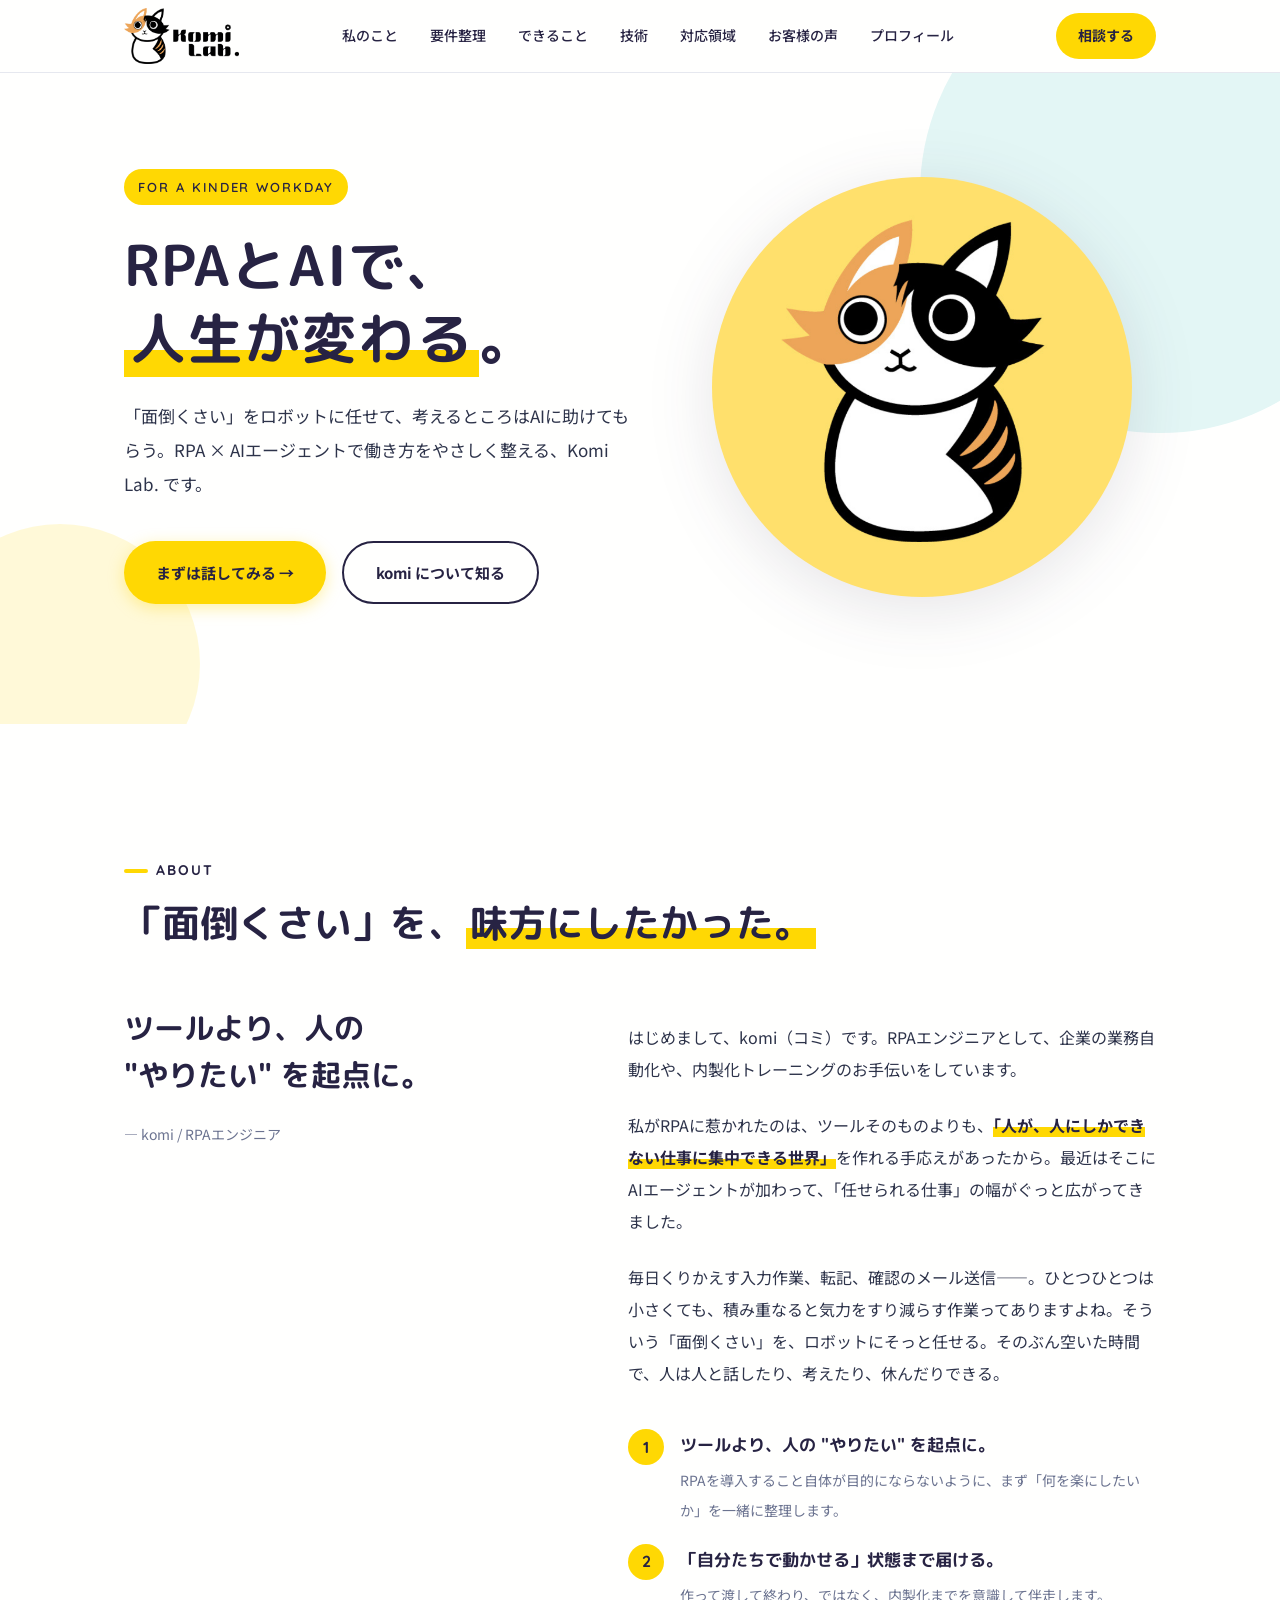
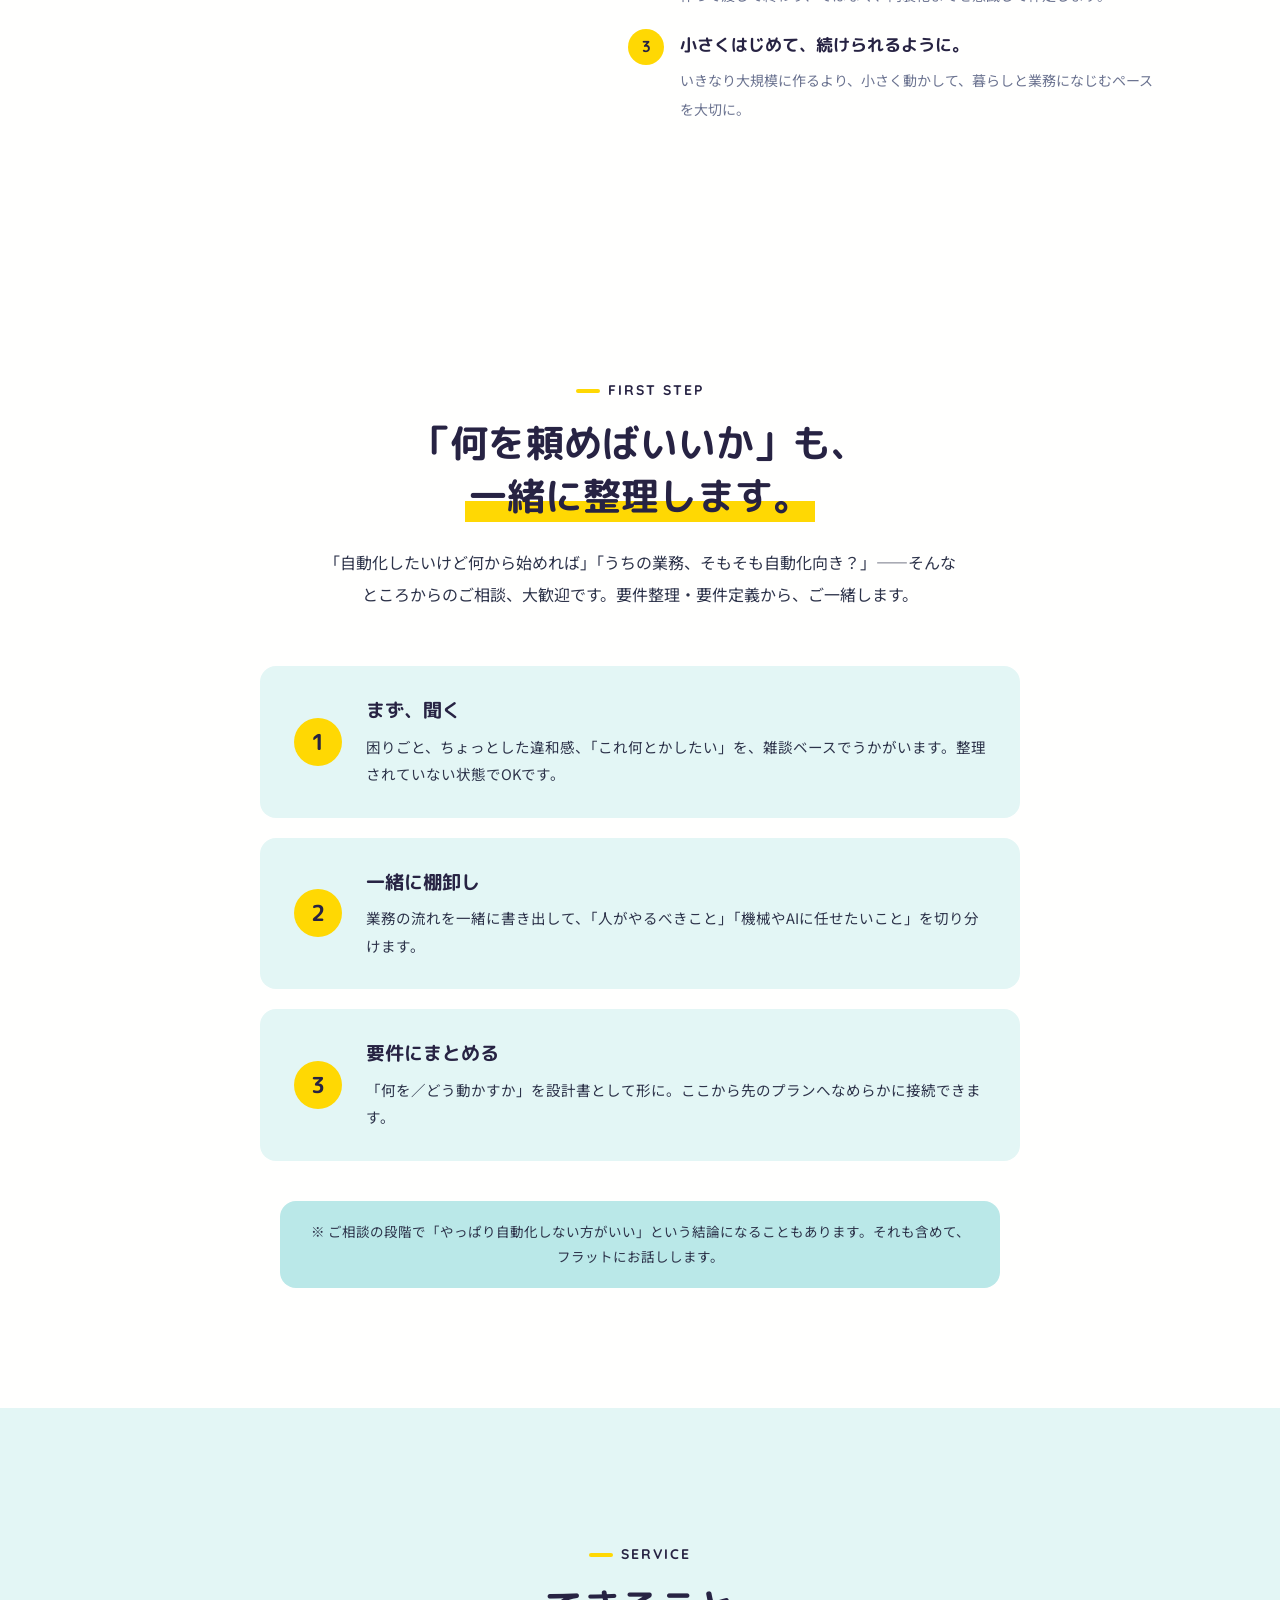
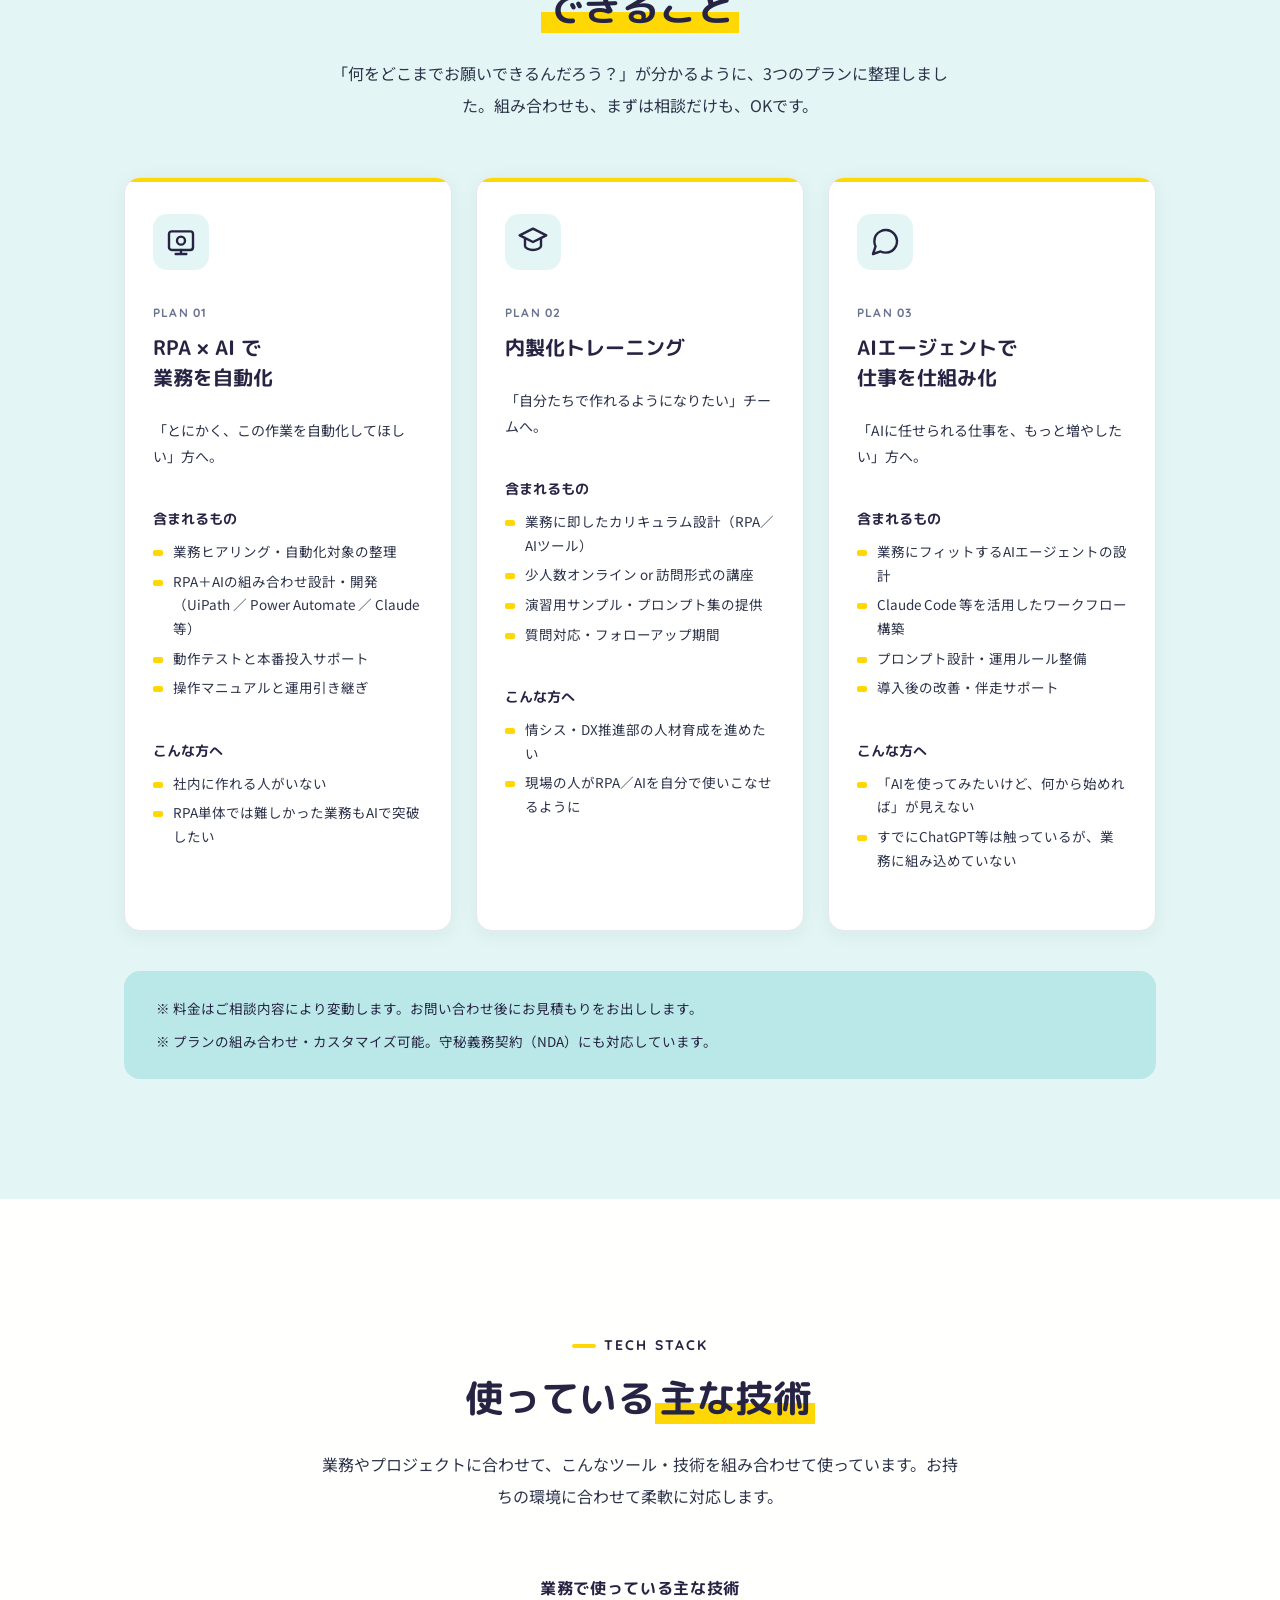
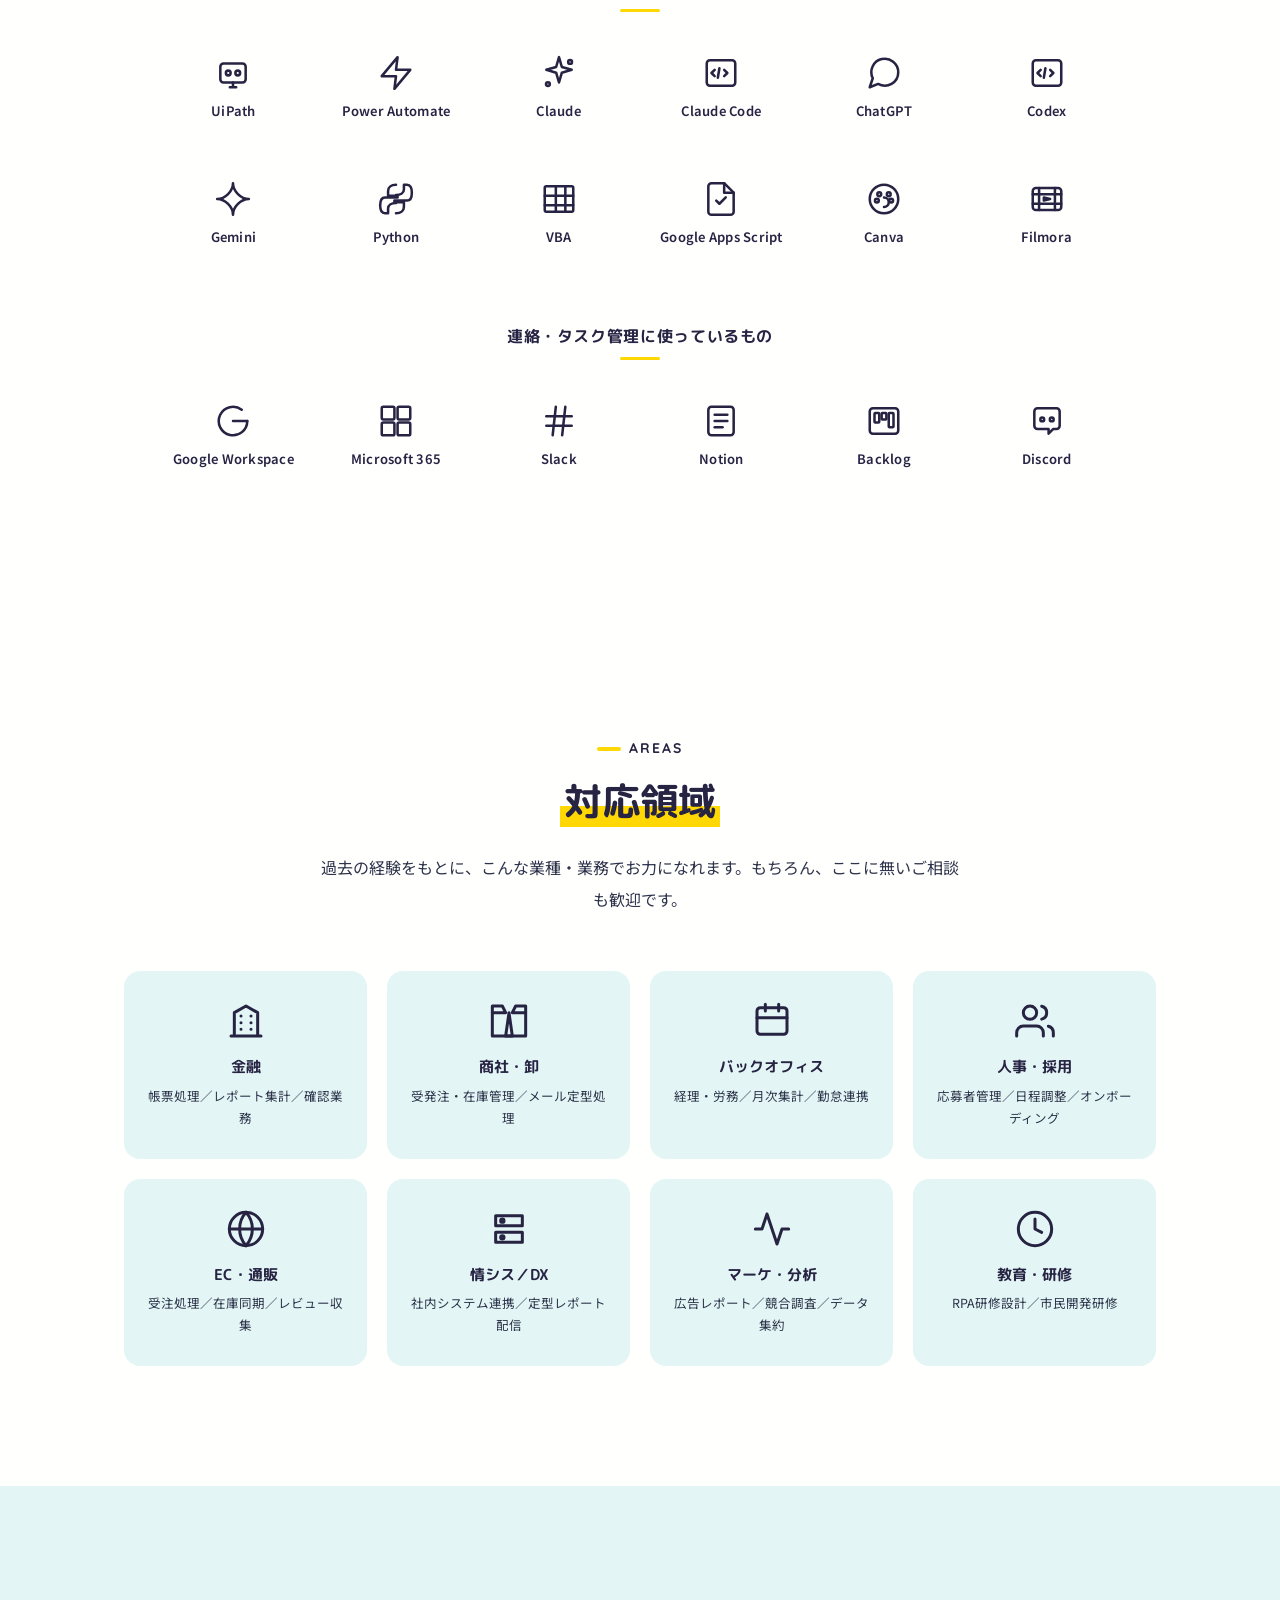
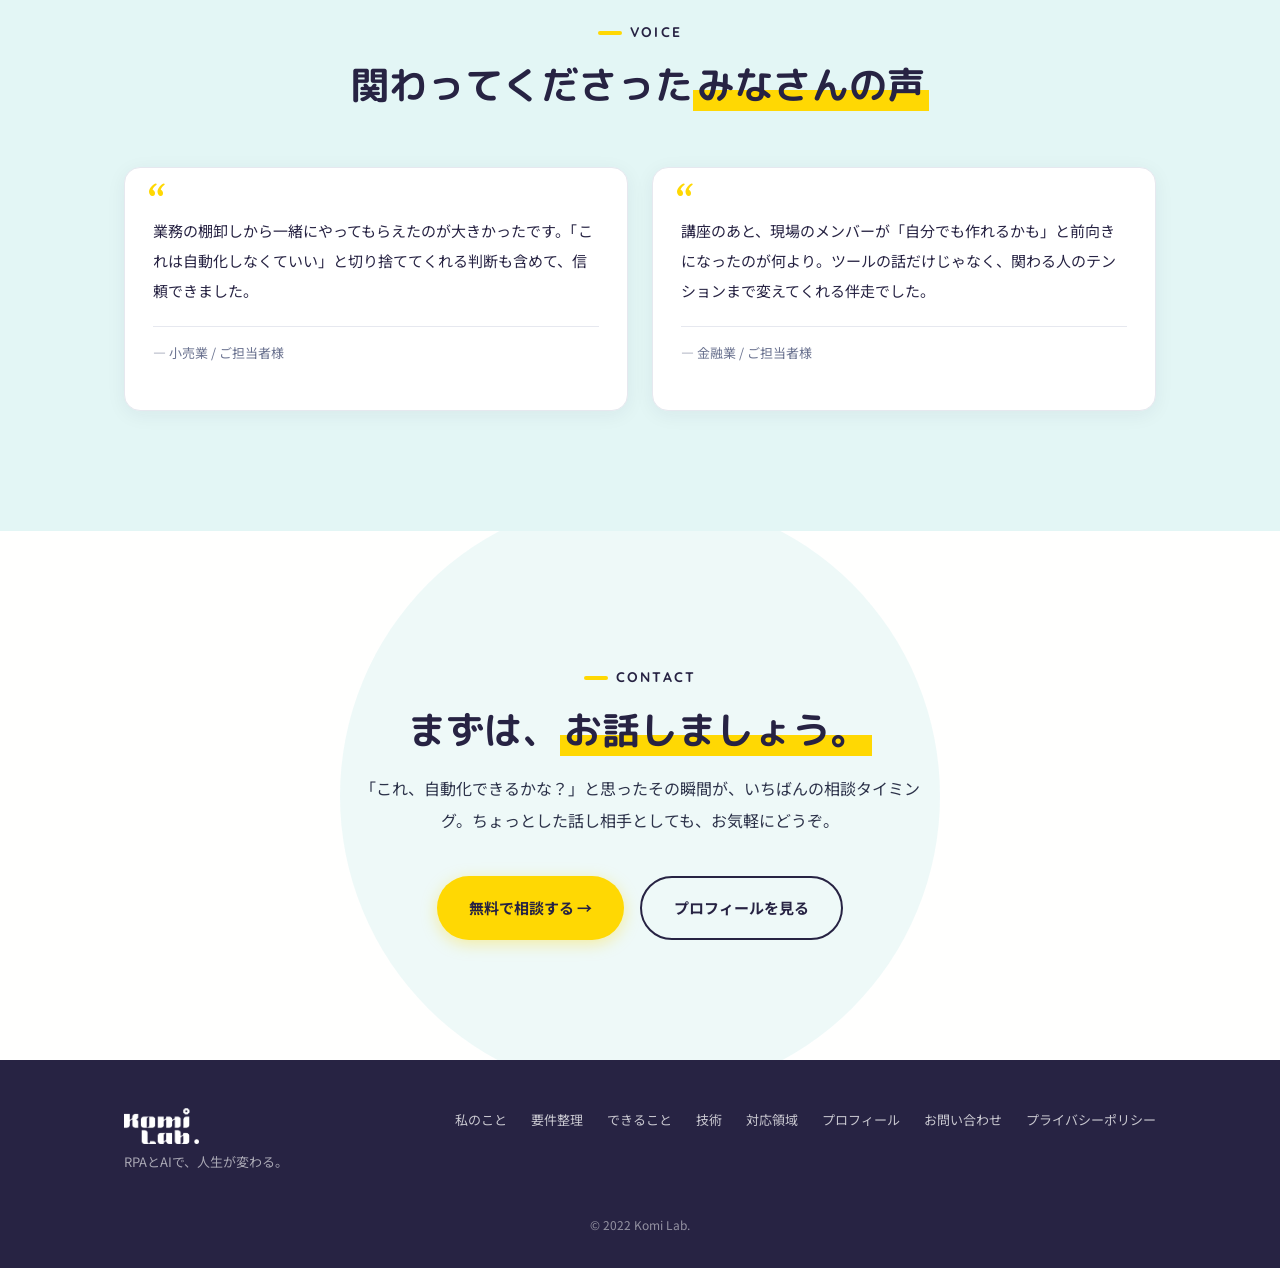
==== commit 90bad20a: "ブランド表記を Komi Lab. に統一 文章中の「komi-lab.」(小文字) を正式表記「Komi Lab.」に置換。 URL/メール/コード識別子（komi-lab.com, info@ko" ====
--- a/mock-v2/index.html
+++ b/mock-v2/index.html
@@ -39,7 +39,7 @@
       <span class="hero__tag">FOR A KINDER WORKDAY</span>
       <h1 class="hero__title">RPAとAIで、<br><span class="hero__title-em">人生が変わる</span>。</h1>
       <p class="hero__lead">
-        「面倒くさい」をロボットに任せて、考えるところはAIに助けてもらう。RPA × AIエージェントで働き方をやさしく整える、komi-lab. です。
+        「面倒くさい」をロボットに任せて、考えるところはAIに助けてもらう。RPA × AIエージェントで働き方をやさしく整える、Komi Lab. です。
       </p>
       <div class="hero__ctas">
         <a href="#contact" class="btn btn--primary">まずは話してみる →</a>
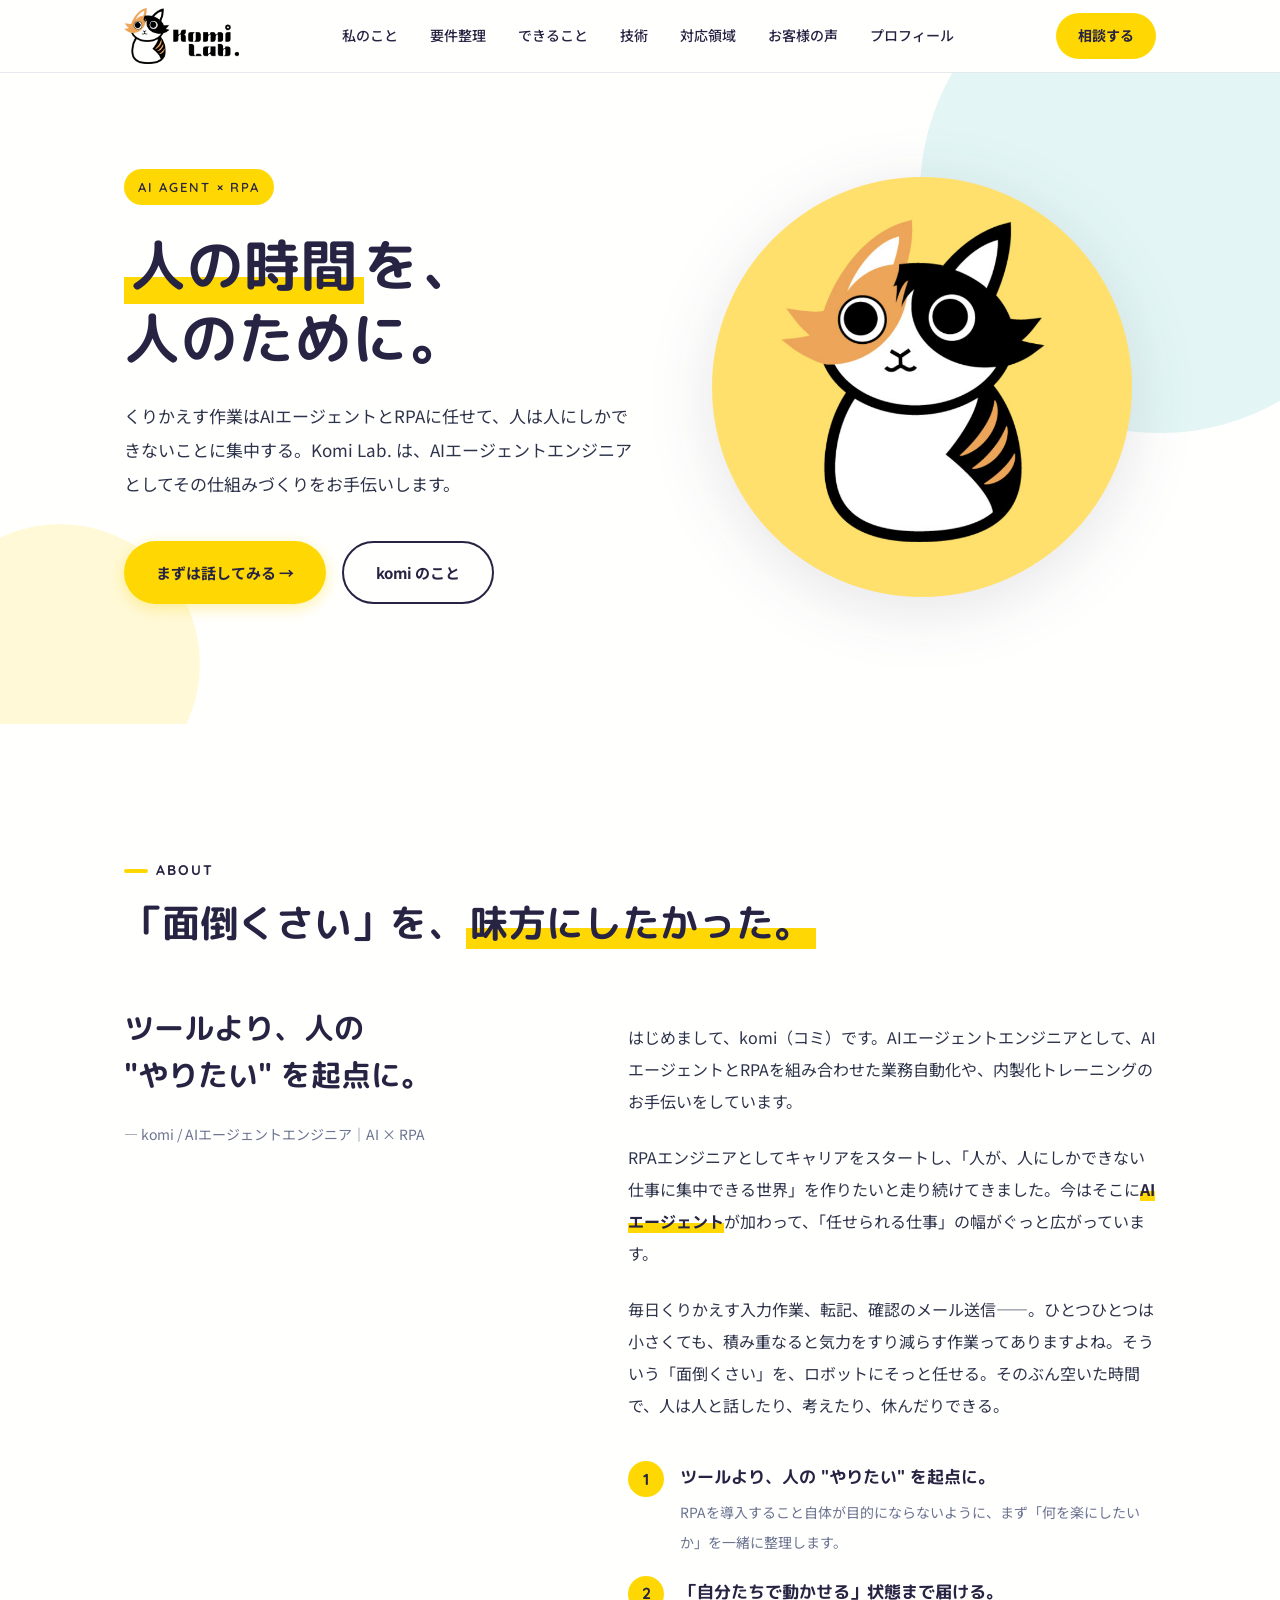
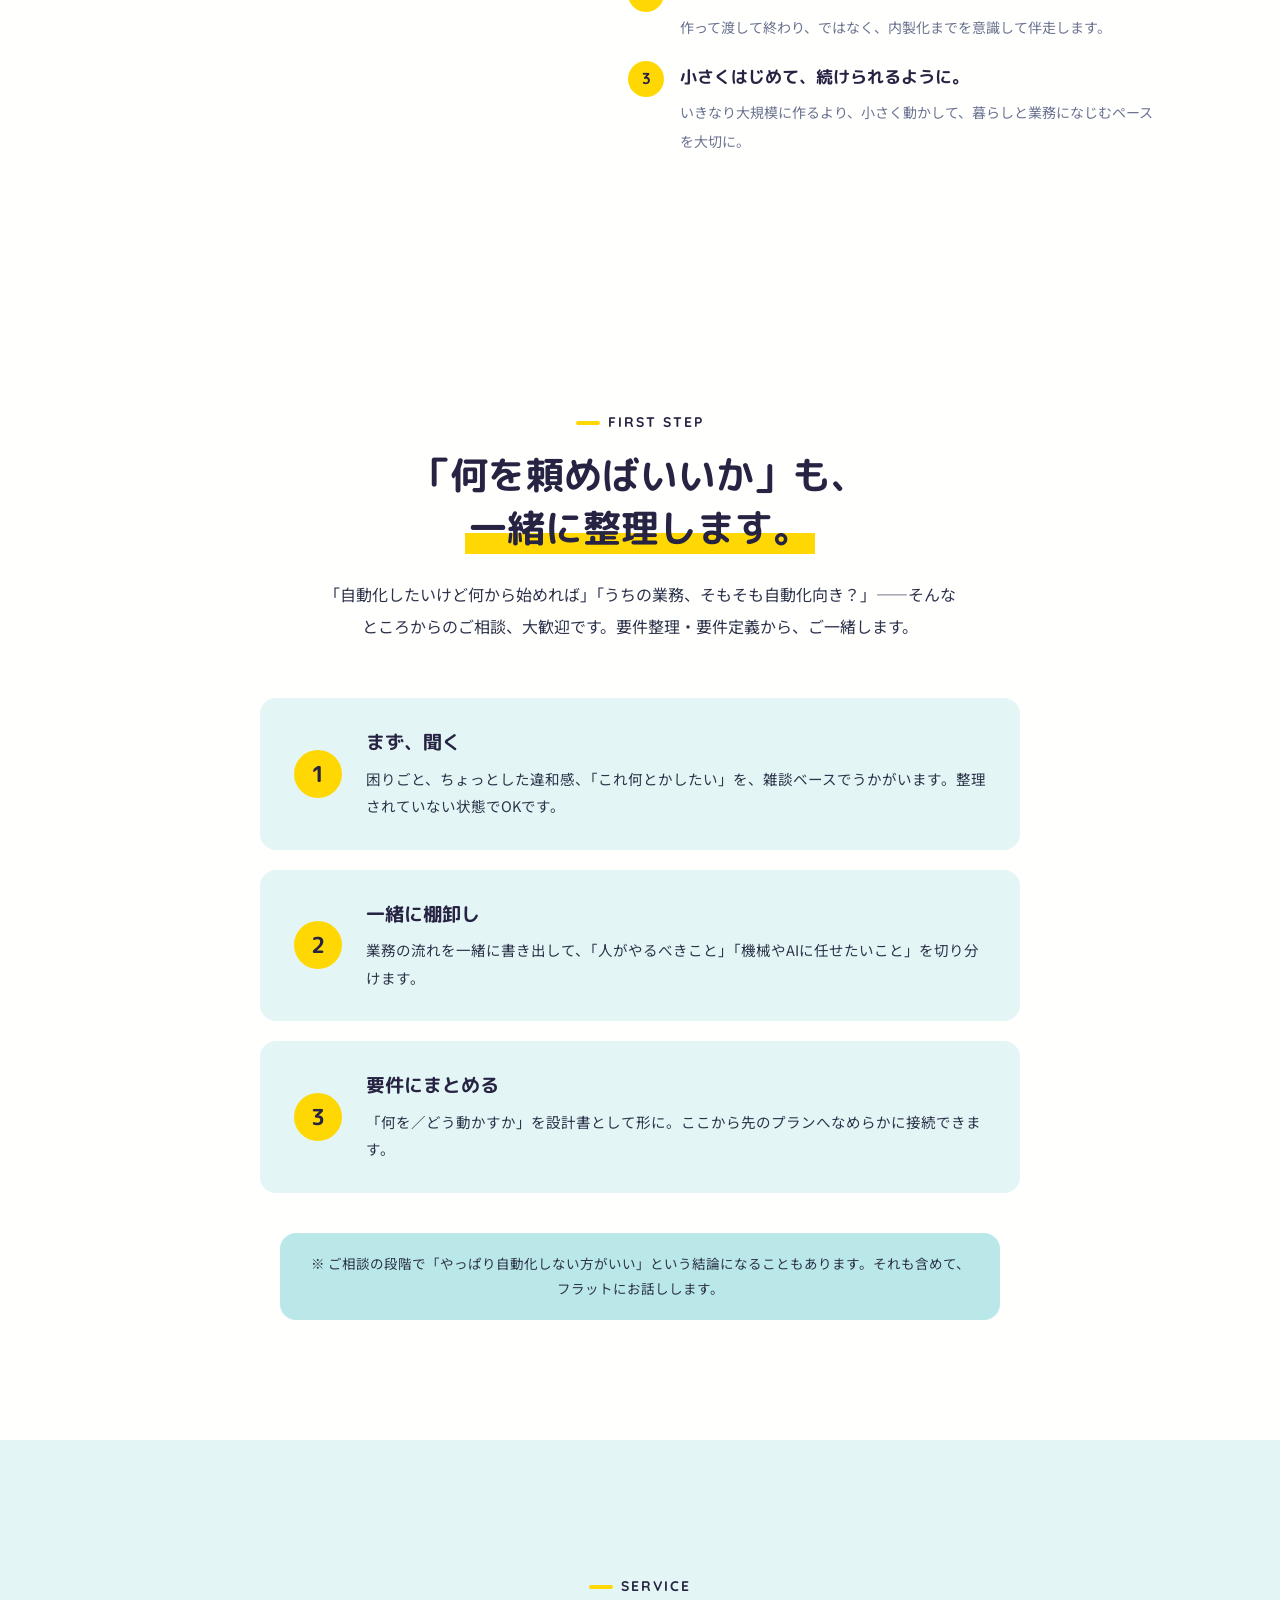
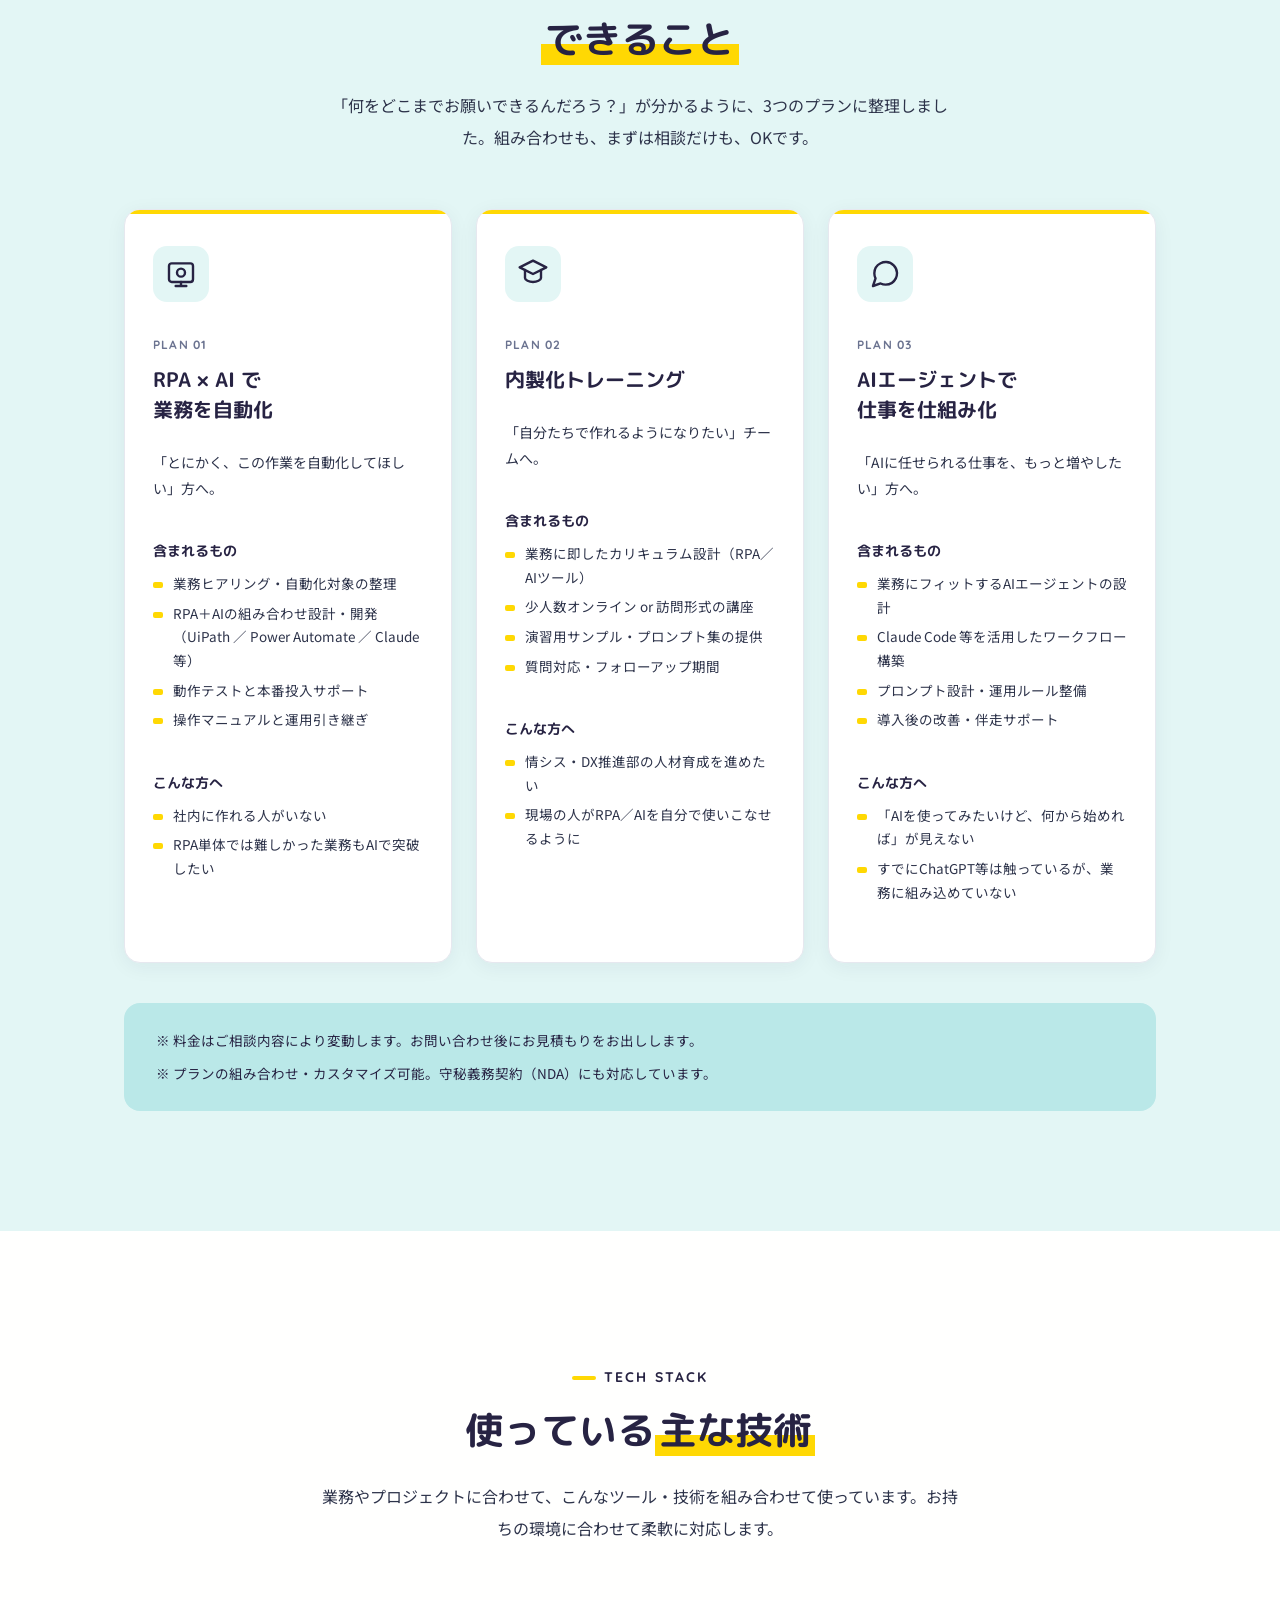
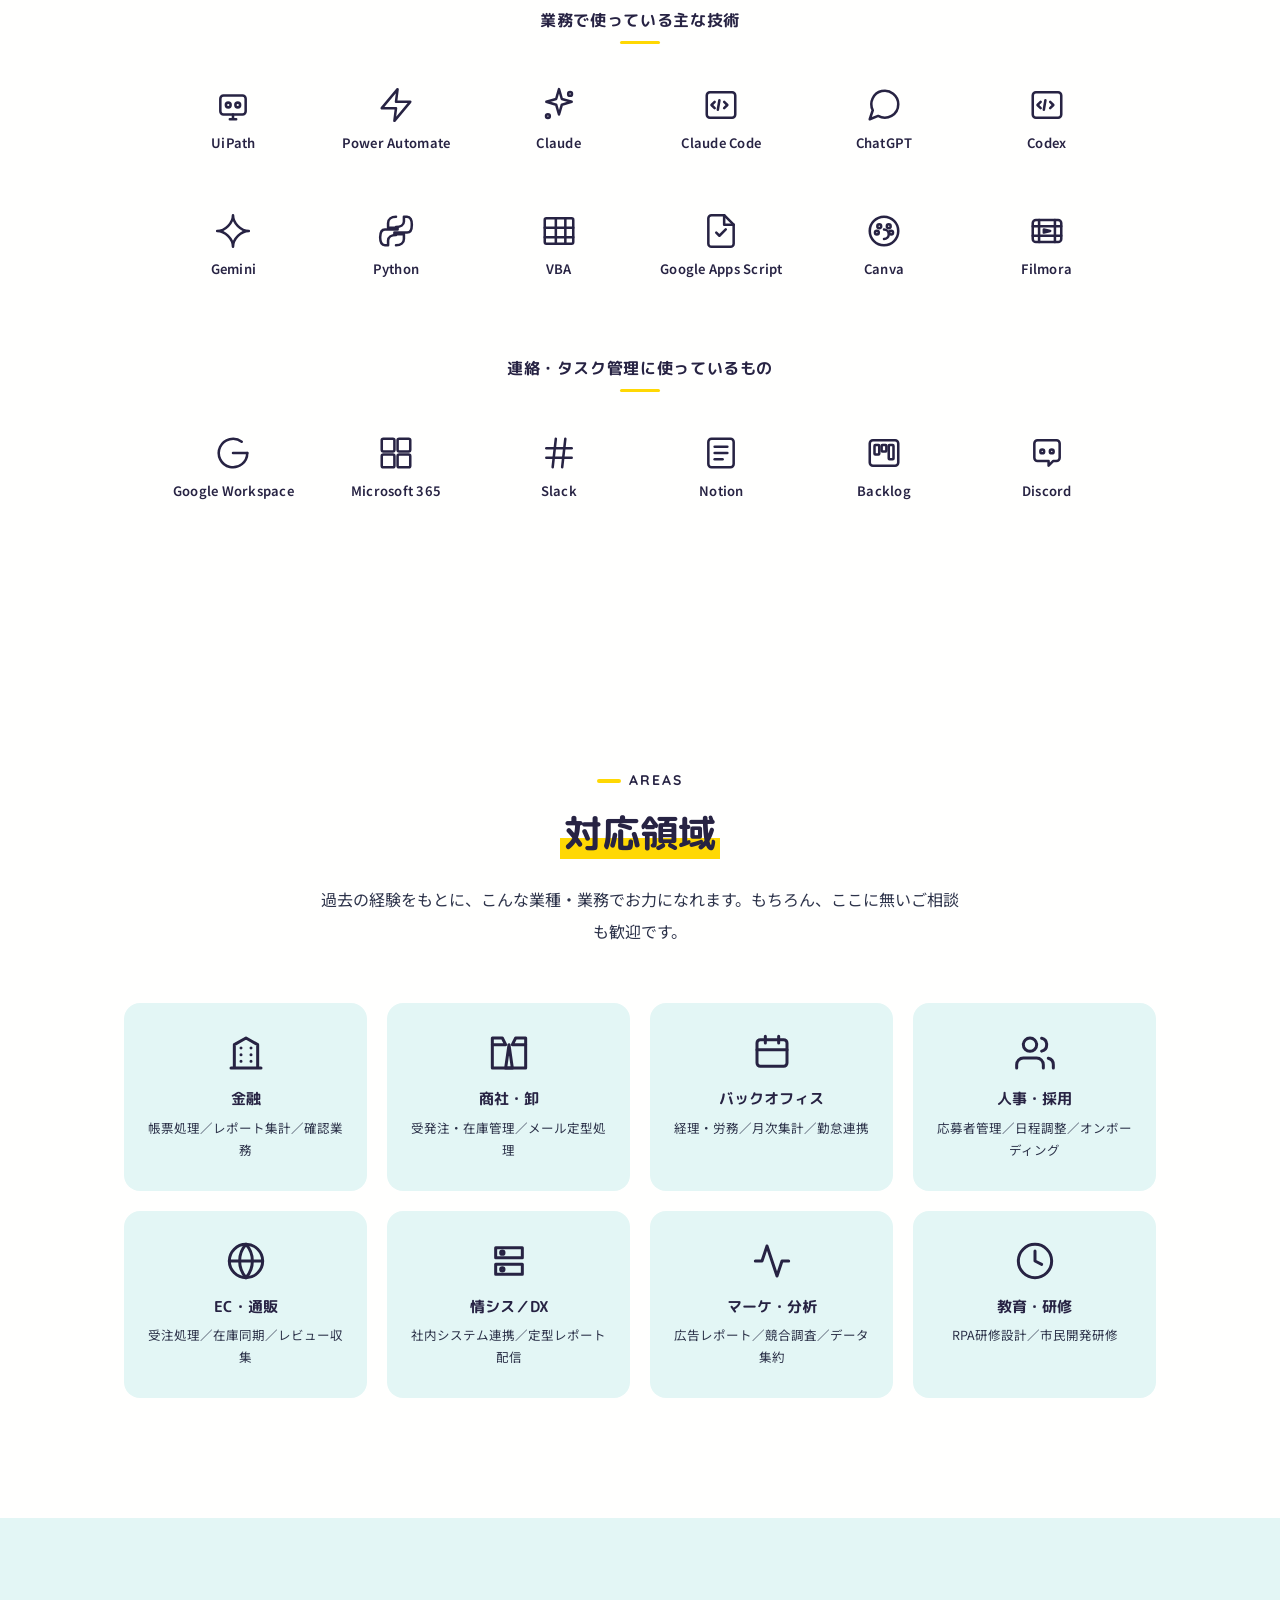
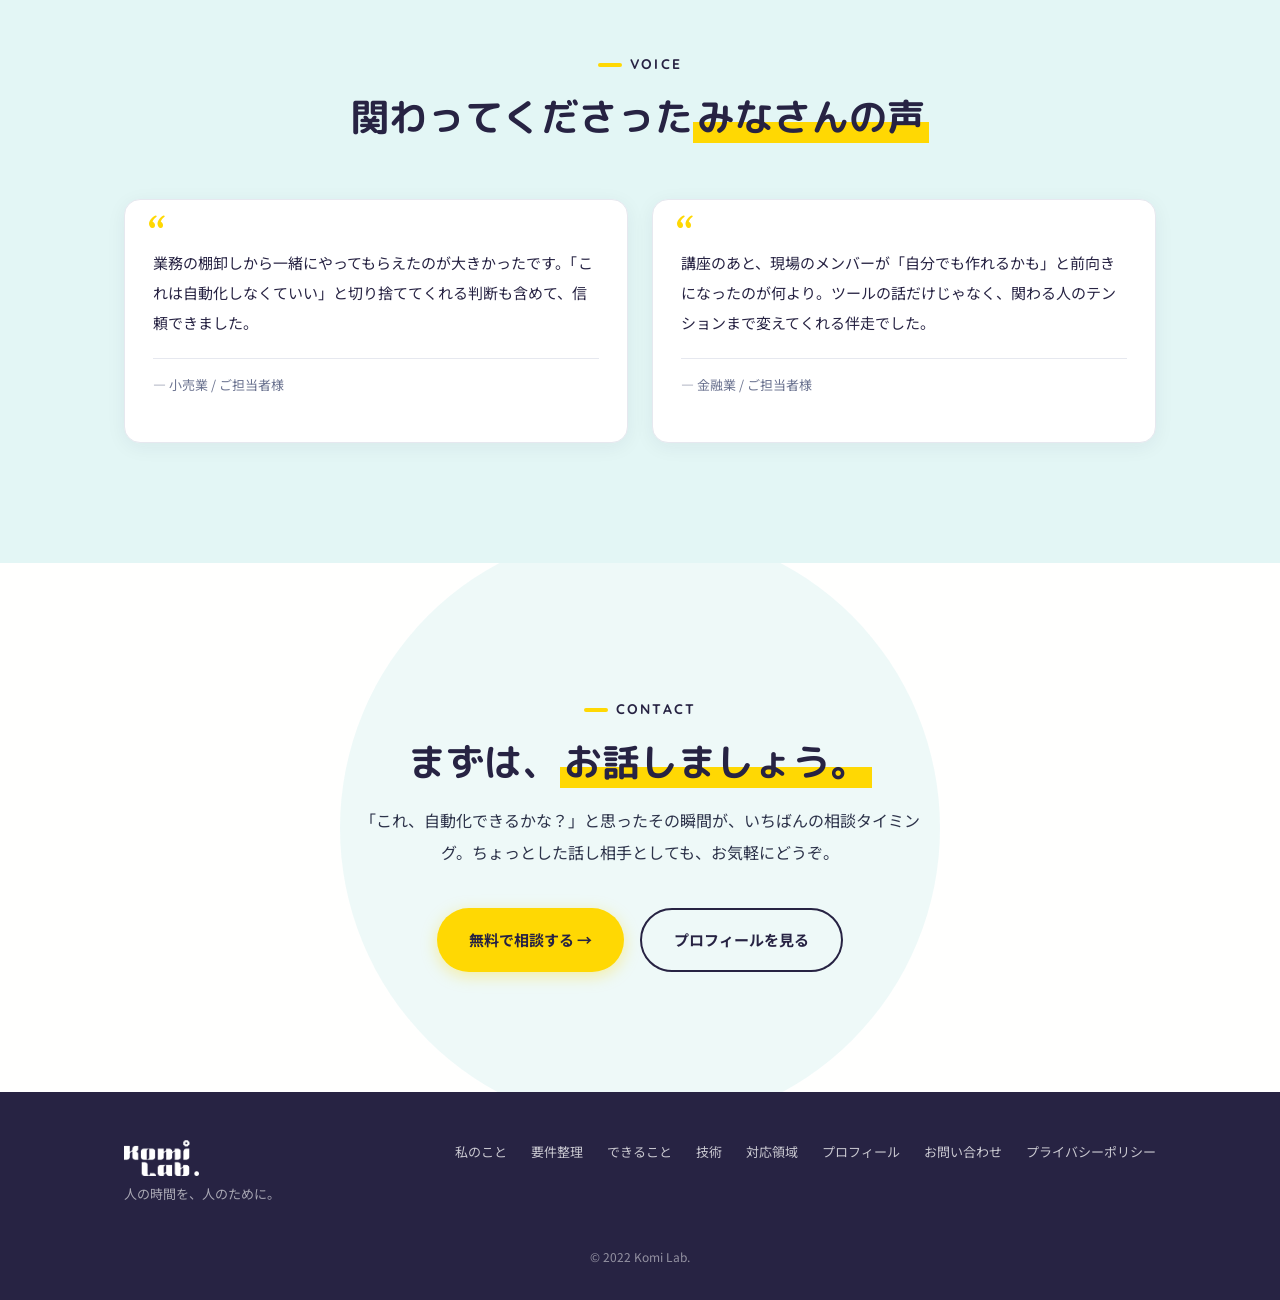
==== commit 7dcf4234: "AIエージェントエンジニアへリブランディング - キャッチコピーを「人の時間を、人のために。」に変更 - 肩書きを「AIエージェントエンジニア｜AI × RPA」に統一 - Hero・About・Fo" ====
--- a/mock-v2/index.html
+++ b/mock-v2/index.html
@@ -3,12 +3,12 @@
 <head>
 <meta charset="UTF-8">
 <meta name="viewport" content="width=device-width, initial-scale=1.0">
-<title>Komi Lab. — RPAで、人生が変わる。</title>
-<meta name="description" content="RPAで業務を自動化し、人にしかできない仕事に集中できる毎日を。Komi Lab.（コミラボ）は、開発代行・内製化トレーニング・市民開発者の伴走支援を提供しています。">
+<title>Komi Lab. — 人の時間を、人のために。</title>
+<meta name="description" content="AIエージェントとRPAで、人にしかできない仕事に集中できる毎日を。Komi Lab.（コミラボ）は、AIエージェント構築・RPA開発代行・内製化トレーニングを提供しています。">
 <link rel="preconnect" href="https://fonts.googleapis.com">
 <link rel="preconnect" href="https://fonts.gstatic.com" crossorigin>
 <link href="https://fonts.googleapis.com/css2?family=Noto+Sans+JP:wght@400;500;700&family=M+PLUS+Rounded+1c:wght@500;700&family=Klee+One:wght@400;600&family=Quicksand:wght@500;600;700&display=swap" rel="stylesheet">
-<link rel="stylesheet" href="assets/css/style.css?v=20260517k">
+<link rel="stylesheet" href="assets/css/style.css?v=20260730a">
 </head>
 <body>
 
@@ -36,14 +36,14 @@
 <section class="hero">
   <div class="hero__inner">
     <div class="hero__copy fade-in">
-      <span class="hero__tag">FOR A KINDER WORKDAY</span>
-      <h1 class="hero__title">RPAとAIで、<br><span class="hero__title-em">人生が変わる</span>。</h1>
+      <span class="hero__tag">AI AGENT × RPA</span>
+      <h1 class="hero__title"><span class="hero__title-em">人の時間</span>を、<br>人のために。</h1>
       <p class="hero__lead">
-        「面倒くさい」をロボットに任せて、考えるところはAIに助けてもらう。RPA × AIエージェントで働き方をやさしく整える、Komi Lab. です。
+        くりかえす作業はAIエージェントとRPAに任せて、人は人にしかできないことに集中する。Komi Lab. は、AIエージェントエンジニアとしてその仕組みづくりをお手伝いします。
       </p>
       <div class="hero__ctas">
         <a href="#contact" class="btn btn--primary">まずは話してみる →</a>
-        <a href="#about" class="btn btn--ghost">komi について知る</a>
+        <a href="#about" class="btn btn--ghost">komi のこと</a>
       </div>
     </div>
     <div class="hero__visual fade-in">
@@ -112,14 +112,14 @@
         <p class="about__heading">
           ツールより、人の<br>"やりたい" を起点に。
         </p>
-        <p style="color: var(--text-sub); font-size: 14px;">— komi / RPAエンジニア</p>
+        <p style="color: var(--text-sub); font-size: 14px;">— komi / AIエージェントエンジニア｜AI × RPA</p>
       </div>
       <div class="about__body fade-in">
         <p class="about__lead">
-          はじめまして、komi（コミ）です。RPAエンジニアとして、企業の業務自動化や、内製化トレーニングのお手伝いをしています。
+          はじめまして、komi（コミ）です。AIエージェントエンジニアとして、AIエージェントとRPAを組み合わせた業務自動化や、内製化トレーニングのお手伝いをしています。
         </p>
         <p class="about__lead">
-          私がRPAに惹かれたのは、ツールそのものよりも、<strong>「人が、人にしかできない仕事に集中できる世界」</strong>を作れる手応えがあったから。最近はそこにAIエージェントが加わって、「任せられる仕事」の幅がぐっと広がってきました。
+          RPAエンジニアとしてキャリアをスタートし、「人が、人にしかできない仕事に集中できる世界」を作りたいと走り続けてきました。今はそこに<strong>AIエージェント</strong>が加わって、「任せられる仕事」の幅がぐっと広がっています。
         </p>
         <p class="about__lead">
           毎日くりかえす入力作業、転記、確認のメール送信——。ひとつひとつは小さくても、積み重なると気力をすり減らす作業ってありますよね。そういう「面倒くさい」を、ロボットにそっと任せる。そのぶん空いた時間で、人は人と話したり、考えたり、休んだりできる。
@@ -475,7 +475,7 @@
   <div class="footer__inner">
     <div>
       <img src="../assets/img/KomiLab-logotype.png" alt="Komi Lab." class="footer__brand-img">
-      <div class="footer__tagline">RPAとAIで、人生が変わる。</div>
+      <div class="footer__tagline">人の時間を、人のために。</div>
     </div>
     <nav class="footer__nav">
       <a href="#about">私のこと</a>
